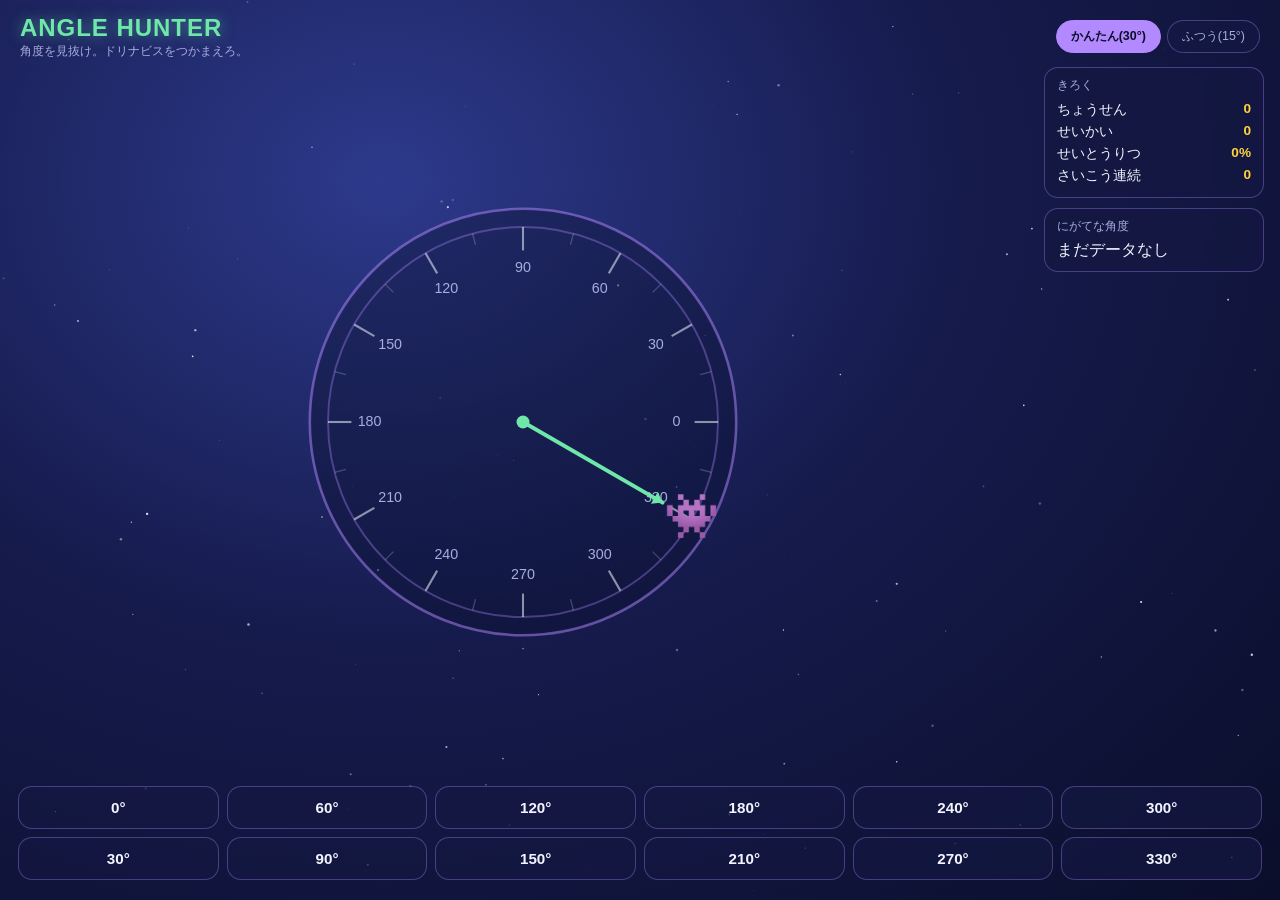
==== angle-hunter.html @ 08b40a2c "Add files via upload" ====
<!DOCTYPE html>
<html lang="ja">
<head>
<meta charset="UTF-8">
<meta name="viewport" content="width=device-width, initial-scale=1.0, maximum-scale=1.0, user-scalable=no">
<title>ANGLE HUNTER - 角度を見抜け</title>
<style>
  :root{
    /* ===== デザイントークン（後で調整しやすいようにここに集約） ===== */
    --space-deep:   #0a0e2a;
    --space-mid:    #161b4d;
    --space-glow:   #2d3a8c;
    --alien-green:  #6ee7a8;
    --alien-purple: #b389ff;
    --warn-coral:   #ff7a6b;
    --gold:         #ffd23f;
    --ink:          #f3f4ff;
    --ink-dim:      #a9adde;
    --panel-bg:     rgba(20, 24, 66, 0.72);
    --panel-border: rgba(179, 137, 255, 0.35);

    --font-main: "Hiragino Maru Gothic ProN", "游ゴシック体", "YuGothic", "Rounded Mplus 1c", sans-serif;

    --radius-lg: 22px;
    --radius-md: 14px;
  }

  * { box-sizing: border-box; -webkit-tap-highlight-color: transparent; }

  html, body {
    margin: 0; padding: 0; height: 100%;
    background: radial-gradient(ellipse at 30% 20%, var(--space-glow) 0%, var(--space-mid) 45%, var(--space-deep) 100%);
    font-family: var(--font-main);
    color: var(--ink);
    overflow: hidden;
    touch-action: manipulation;
  }

  #stars {
    position: fixed; inset: 0; z-index: 0; pointer-events: none;
  }

  #app {
    position: relative; z-index: 1;
    width: 100vw; height: 100vh;
    display: flex; flex-direction: column;
    padding: 10px 16px 16px;
  }

  /* ---------- ヘッダー ---------- */
  header {
    display: flex; align-items: center; justify-content: space-between;
    flex-shrink: 0;
    padding: 4px 4px 8px;
  }
  .title-block h1 {
    margin: 0; font-size: 1.5rem; letter-spacing: 0.04em;
    color: var(--alien-green);
    text-shadow: 0 0 14px rgba(110,231,168,0.5);
  }
  .title-block p {
    margin: 2px 0 0; font-size: 0.72rem; color: var(--ink-dim);
  }

  .level-switch {
    display: flex; gap: 6px;
  }
  .level-btn {
    background: var(--panel-bg);
    border: 1.5px solid var(--panel-border);
    color: var(--ink-dim);
    border-radius: 999px;
    padding: 7px 14px;
    font-size: 0.78rem;
    font-family: inherit;
    cursor: pointer;
  }
  .level-btn.active {
    background: var(--alien-purple);
    color: var(--space-deep);
    border-color: var(--alien-purple);
    font-weight: 700;
  }

  /* ---------- メイン: フィールド + サイド情報 ---------- */
  main {
    flex: 1;
    display: flex;
    gap: 14px;
    min-height: 0;
  }

  .field-wrap {
    position: relative;
    flex: 1.3;
    display: flex; align-items: center; justify-content: center;
    min-width: 0;
  }

  #fieldSvg { width: 100%; height: 100%; max-width: 520px; max-height: 520px; }

  .stat-sidebar {
    flex: 0.7;
    display: flex; flex-direction: column; gap: 10px;
    min-width: 140px; max-width: 220px;
  }

  .panel {
    background: var(--panel-bg);
    border: 1px solid var(--panel-border);
    border-radius: var(--radius-md);
    padding: 10px 12px;
    backdrop-filter: blur(4px);
  }
  .panel h2 {
    margin: 0 0 6px; font-size: 0.72rem; color: var(--ink-dim); font-weight: 500;
  }
  .stat-row { display:flex; justify-content:space-between; font-size:0.85rem; padding:2px 0; }
  .stat-row span:last-child { color: var(--gold); font-weight:700; }

  .weak-angle-tag {
    display:inline-block; background: rgba(255,122,107,0.18);
    color: var(--warn-coral); border-radius: 8px; padding: 2px 8px;
    font-size: 0.78rem; margin: 2px 4px 0 0;
  }

  /* ---------- メッセージ / フィードバック ---------- */
  #message {
    position: absolute; top: 6%; left: 50%; transform: translateX(-50%);
    font-size: 1rem; font-weight: 700; padding: 6px 18px;
    background: var(--panel-bg); border-radius: 999px;
    border: 1px solid var(--panel-border);
    white-space: nowrap;
    transition: opacity 0.2s;
  }
  #message.hit  { color: var(--gold); border-color: var(--gold); }
  #message.miss { color: var(--warn-coral); border-color: var(--warn-coral); }

  /* ---------- 角度選択ボタン ---------- */
  #angleButtons {
    flex-shrink: 0;
    display: grid;
    grid-auto-flow: column;
    grid-template-rows: repeat(2, 1fr);
    gap: 8px;
    padding: 10px 2px 4px;
    overflow-x: auto;
  }
  .angle-btn {
    font-family: inherit;
    background: var(--panel-bg);
    border: 1.5px solid var(--panel-border);
    color: var(--ink);
    border-radius: var(--radius-md);
    min-width: 58px;
    padding: 12px 6px;
    font-size: 0.95rem;
    font-weight: 700;
    cursor: pointer;
    touch-action: manipulation;
  }
  .angle-btn:active { transform: scale(0.94); background: var(--alien-purple); color: var(--space-deep); }
  .angle-btn.correct-reveal { background: var(--gold); color: var(--space-deep); border-color: var(--gold); }
  .angle-btn.wrong-pick { background: var(--warn-coral); color: var(--space-deep); border-color: var(--warn-coral); }

  #nextBtn {
    display:none;
    font-family: inherit;
    background: var(--alien-green);
    color: var(--space-deep);
    border: none;
    border-radius: 999px;
    padding: 12px 22px;
    font-size: 0.95rem;
    font-weight: 700;
    align-self: center;
    margin-top: 6px;
    cursor: pointer;
  }

  /* ---------- SVGフィールド内スタイル ---------- */
  .tick-major { stroke: rgba(243,244,255,0.55); stroke-width: 1.6; }
  .tick-minor { stroke: rgba(243,244,255,0.22); stroke-width: 1; }
  .tick-label { fill: var(--ink-dim); font-size: 11px; font-family: var(--font-main); }
  .field-ring { fill: none; stroke: rgba(179,137,255,0.35); stroke-width: 1.5; }
  .field-ring-outer { fill: rgba(11,15,42,0.35); stroke: rgba(179,137,255,0.5); stroke-width: 2; }
  .center-dot { fill: var(--alien-green); }
  .aim-arrow { stroke: var(--alien-green); stroke-width: 3; stroke-linecap: round; }
  .aim-arrow-head { fill: var(--alien-green); }
  .correct-line { stroke: var(--gold); stroke-width: 2.5; stroke-dasharray: 4 4; opacity: 0; }
  .net-line { stroke: var(--ink); stroke-width: 3; stroke-linecap: round; opacity: 0; }
  .net-line.wrong { stroke: var(--warn-coral); }
  .net-line.right { stroke: var(--gold); }
  .monster-group { transition: transform 0.25s; }
  .monster-group.caught { opacity: 0.15; }

  @media (max-width: 700px) {
    main { flex-direction: column; }
    .stat-sidebar { flex-direction: row; flex-wrap: wrap; max-width: none; }
    .stat-sidebar .panel { flex: 1; min-width: 130px; }
    .field-wrap { flex: none; height: 46vh; }
  }
</style>
</head>
<body>

<canvas id="stars"></canvas>

<div id="app">

  <header>
    <div class="title-block">
      <h1>ANGLE HUNTER</h1>
      <p>角度を見抜け。ドリナビスをつかまえろ。</p>
    </div>
    <div class="level-switch" id="levelSwitch">
      <button class="level-btn active" data-step="30">かんたん(30°)</button>
      <button class="level-btn" data-step="15">ふつう(15°)</button>
    </div>
  </header>

  <main>
    <div class="field-wrap">
      <div id="message" style="display:none;"></div>
      <svg id="fieldSvg" viewBox="0 0 400 400"></svg>
    </div>

    <div class="stat-sidebar">
      <div class="panel">
        <h2>きろく</h2>
        <div class="stat-row"><span>ちょうせん</span><span id="statAttempts">0</span></div>
        <div class="stat-row"><span>せいかい</span><span id="statCorrect">0</span></div>
        <div class="stat-row"><span>せいとうりつ</span><span id="statRate">0%</span></div>
        <div class="stat-row"><span>さいこう連続</span><span id="statStreak">0</span></div>
      </div>
      <div class="panel">
        <h2>にがてな角度</h2>
        <div id="weakAngles" style="min-height:20px;">まだデータなし</div>
      </div>
    </div>
  </main>

  <div id="angleButtons"></div>
  <button id="nextBtn">つぎのモンスター ▶</button>

</div>

<script>
/* =========================================================================
   ANGLE HUNTER - MVP (HUNTモードのみ)
   設計方針: 「分度器で答えを出す」のではなく「まず角度を感じて分度器で確かめる」
   後で拡張しやすいように CONFIG / STATE / 描画関数 / ロジック関数を分離している。
   将来の拡張ポイント:
     - MONSTER_RENDERERS にキーを増やせば見た目を差し替え可能（今はプレースホルダ絵文字）
     - CONFIG.levels に難易度を追加すれば LEVEL 3以降(10°/5°/自由角度)にも対応可能
     - MEASURE / CHALLENGE モードは同じ STATE.center / STATE.radius を使って追加できる
   ========================================================================= */

(function () {
  "use strict";

  /* ---------------- CONFIG ---------------- */
  const CONFIG = {
    center: { x: 200, y: 200 },
    fieldRadius: 150,      // モンスターや目盛りの外側半径
    tickOuter: 150,
    tickInnerMajor: 132,
    tickInnerMinor: 141,
    labelRadius: 118,
    monsterRadius: 150,
    netTravelMs: 380,
    revealDelayMs: 550,
    levels: {
      30: { step: 30, label: "かんたん(30°)" },
      15: { step: 15, label: "ふつう(15°)" }
    },
    storageKey: "angleHunter.stats.v1"
  };

  /* ---------------- STATE ---------------- */
  const STATE = {
    step: 30,
    currentAngle: null,   // 出題中の正解角度
    answered: false,
    stats: loadStats()
  };

  /* ---------------- DOM参照 ---------------- */
  const svg = document.getElementById("fieldSvg");
  const angleButtonsEl = document.getElementById("angleButtons");
  const nextBtn = document.getElementById("nextBtn");
  const messageEl = document.getElementById("message");
  const levelSwitchEl = document.getElementById("levelSwitch");

  /* ============================================================
     初期化
     ============================================================ */
  function init() {
    drawStarfield();
    buildField();
    bindLevelSwitch();
    buildAngleButtons();
    updateStatsPanel();
    spawnMonster();

    nextBtn.addEventListener("click", () => {
      resetForNextQuestion();
      spawnMonster();
    });
  }

  /* ============================================================
     背景の星（装飾。ロジックとは無関係）
     ============================================================ */
  function drawStarfield() {
    const canvas = document.getElementById("stars");
    const ctx = canvas.getContext("2d");
    function resize() {
      canvas.width = window.innerWidth;
      canvas.height = window.innerHeight;
      render();
    }
    function render() {
      ctx.clearRect(0, 0, canvas.width, canvas.height);
      ctx.fillStyle = "rgba(255,255,255,0.9)";
      const count = Math.floor((canvas.width * canvas.height) / 9000);
      // シード的に固定感を出すため毎回ランダムでOK（装飾のみ）
      for (let i = 0; i < count; i++) {
        const x = Math.random() * canvas.width;
        const y = Math.random() * canvas.height;
        const r = Math.random() * 1.3;
        ctx.globalAlpha = Math.random() * 0.8 + 0.2;
        ctx.beginPath();
        ctx.arc(x, y, r, 0, Math.PI * 2);
        ctx.fill();
      }
      ctx.globalAlpha = 1;
    }
    window.addEventListener("resize", resize);
    resize();
  }

  /* ============================================================
     SVGフィールド（円・目盛り・分度器）の構築
     ============================================================ */
  function buildField() {
    const { x: cx, y: cy } = CONFIG.center;
    svg.innerHTML = ""; // クリア

    // 外側の円（フィールド）
    addSvg("circle", {
      cx, cy, r: CONFIG.fieldRadius + 14,
      class: "field-ring-outer"
    });
    addSvg("circle", {
      cx, cy, r: CONFIG.fieldRadius,
      class: "field-ring"
    });

    // 分度器の目盛り（常時表示）: 15°刻みで目盛り、30°刻みで数字ラベル
    for (let deg = 0; deg < 360; deg += 15) {
      const isMajor = deg % 30 === 0;
      const rad = degToRad(deg);
      const outer = polarPoint(cx, cy, CONFIG.tickOuter, rad);
      const inner = polarPoint(cx, cy, isMajor ? CONFIG.tickInnerMajor : CONFIG.tickInnerMinor, rad);
      addSvg("line", {
        x1: outer.x, y1: outer.y, x2: inner.x, y2: inner.y,
        class: isMajor ? "tick-major" : "tick-minor"
      });
      if (isMajor) {
        const labelPos = polarPoint(cx, cy, CONFIG.labelRadius, rad);
        addSvg("text", {
          x: labelPos.x, y: labelPos.y,
          class: "tick-label",
          "text-anchor": "middle",
          "dominant-baseline": "middle"
        }, String(deg));
      }
    }

    // 中心点
    addSvg("circle", { cx, cy, r: 5, class: "center-dot" });

    // 正解角度を後で示す点線（初期は非表示）
    const cLine = addSvg("line", {
      x1: cx, y1: cy, x2: cx, y2: cy,
      class: "correct-line", id: "correctLine"
    });

    // ねらいの矢印（モンスター方向）
    addSvg("line", { x1: cx, y1: cy, x2: cx, y2: cy, class: "aim-arrow", id: "aimArrow" });
    addSvg("polygon", { points: "0,0 0,0 0,0", class: "aim-arrow-head", id: "aimArrowHead" });

    // 網のライン（アニメーション用）
    addSvg("line", { x1: cx, y1: cy, x2: cx, y2: cy, class: "net-line", id: "netLine" });

    // モンスター（プレースホルダ絵文字。将来は edu-assets の画像に差し替え可能）
    const monsterG = addSvg("g", { class: "monster-group", id: "monsterGroup" });
    const monsterText = document.createElementNS(svgNS(), "text");
    monsterText.setAttribute("id", "monsterEmoji");
    monsterText.setAttribute("font-size", "34");
    monsterText.setAttribute("text-anchor", "middle");
    monsterText.setAttribute("dominant-baseline", "middle");
    monsterText.textContent = "👾";
    monsterG.appendChild(monsterText);
  }

  /* ============================================================
     モンスター出現
     ============================================================ */
  function spawnMonster() {
    const steps = 360 / STATE.step;
    const angle = Math.floor(Math.random() * steps) * STATE.step;
    STATE.currentAngle = angle;
    STATE.answered = false;

    const { x: cx, y: cy } = CONFIG.center;
    const rad = degToRad(angle);
    const pos = polarPoint(cx, cy, CONFIG.monsterRadius, rad);

    document.getElementById("monsterGroup").setAttribute("transform", `translate(${pos.x},${pos.y})`);
    document.getElementById("monsterGroup").classList.remove("caught");

    // ねらいの矢印をモンスター方向へ
    const arrowTip = polarPoint(cx, cy, CONFIG.monsterRadius - 26, rad);
    const arrow = document.getElementById("aimArrow");
    arrow.setAttribute("x2", arrowTip.x);
    arrow.setAttribute("y2", arrowTip.y);
    setArrowHead(arrowTip, rad);

    // 前の結果表示をクリア
    hideMessage();
    document.getElementById("correctLine").style.opacity = 0;
    document.getElementById("netLine").style.opacity = 0;
    nextBtn.style.display = "none";
    clearButtonHighlights();
    setButtonsDisabled(false);
  }

  function setArrowHead(tip, rad) {
    const size = 9;
    const left = polarPoint(tip.x, tip.y, size, rad + Math.PI * 0.8);
    const right = polarPoint(tip.x, tip.y, size, rad - Math.PI * 0.8);
    document.getElementById("aimArrowHead").setAttribute(
      "points",
      `${tip.x},${tip.y} ${left.x},${left.y} ${right.x},${right.y}`
    );
  }

  /* ============================================================
     角度選択ボタン
     ============================================================ */
  function buildAngleButtons() {
    angleButtonsEl.innerHTML = "";
    const steps = 360 / STATE.step;
    for (let i = 0; i < steps; i++) {
      const deg = i * STATE.step;
      const btn = document.createElement("button");
      btn.className = "angle-btn";
      btn.textContent = deg + "°";
      btn.dataset.angle = deg;
      btn.addEventListener("click", () => onAngleSelected(deg, btn));
      angleButtonsEl.appendChild(btn);
    }
  }

  function clearButtonHighlights() {
    document.querySelectorAll(".angle-btn").forEach(b => {
      b.classList.remove("correct-reveal", "wrong-pick");
    });
  }

  function setButtonsDisabled(disabled) {
    document.querySelectorAll(".angle-btn").forEach(b => { b.disabled = disabled; });
  }

  /* ============================================================
     回答処理: 選んだ角度の方向へ実際に網を飛ばし、
     はずれの場合は「何もない場所」に着地させてズレに気づかせる
     ============================================================ */
  function onAngleSelected(chosenAngle, btnEl) {
    if (STATE.answered) return;
    STATE.answered = true;
    setButtonsDisabled(true);

    const correct = chosenAngle === STATE.currentAngle;
    const { x: cx, y: cy } = CONFIG.center;
    const rad = degToRad(chosenAngle);
    const netEndOuter = polarPoint(cx, cy, CONFIG.monsterRadius - 10, rad);

    const netLine = document.getElementById("netLine");
    netLine.classList.toggle("wrong", !correct);
    netLine.classList.toggle("right", correct);
    netLine.setAttribute("x1", cx);
    netLine.setAttribute("y1", cy);
    netLine.setAttribute("x2", cx);
    netLine.setAttribute("y2", cy);
    netLine.style.opacity = 1;

    // 網を選んだ角度の方向へ伸ばすアニメーション
    animateLine(netLine, cx, cy, netEndOuter.x, netEndOuter.y, CONFIG.netTravelMs, () => {
      if (correct) {
        onHit(btnEl);
      } else {
        onMiss(chosenAngle, btnEl);
      }
    });
  }

  function onHit(btnEl) {
    btnEl.classList.add("correct-reveal");
    document.getElementById("monsterGroup").classList.add("caught");
    showMessage("GET！ 大せいかい！", "hit");
    recordResult(true, STATE.currentAngle, 0);
    finishQuestion();
  }

  function onMiss(chosenAngle, btnEl) {
    btnEl.classList.add("wrong-pick");
    const diff = angleDiff(chosenAngle, STATE.currentAngle);

    // 少し間（ま）を置いてから正解を明かす -> 「あっこっちか」に気づく時間
    setTimeout(() => {
      revealCorrectAngle();
      showMessage(`はずれ… 正解は${STATE.currentAngle}°／${diff}°ずれてたよ`, "miss");
      recordResult(false, STATE.currentAngle, diff);
      finishQuestion();
    }, CONFIG.revealDelayMs);
  }

  function revealCorrectAngle() {
    const { x: cx, y: cy } = CONFIG.center;
    const rad = degToRad(STATE.currentAngle);
    const end = polarPoint(cx, cy, CONFIG.monsterRadius - 10, rad);
    const line = document.getElementById("correctLine");
    line.setAttribute("x1", cx);
    line.setAttribute("y1", cy);
    line.setAttribute("x2", end.x);
    line.setAttribute("y2", end.y);
    line.style.opacity = 1;

    // 正解ボタンもハイライト
    const correctBtn = document.querySelector(`.angle-btn[data-angle="${STATE.currentAngle}"]`);
    if (correctBtn) correctBtn.classList.add("correct-reveal");
  }

  function finishQuestion() {
    nextBtn.style.display = "inline-block";
  }

  /* ============================================================
     ライン伸縮アニメーション（依存ライブラリなし）
     ============================================================ */
  function animateLine(el, x1, y1, x2, y2, duration, onDone) {
    const start = performance.now();
    function step(now) {
      const t = Math.min(1, (now - start) / duration);
      const ease = 1 - Math.pow(1 - t, 3); // ease-out
      el.setAttribute("x2", x1 + (x2 - x1) * ease);
      el.setAttribute("y2", y1 + (y2 - y1) * ease);
      if (t < 1) {
        requestAnimationFrame(step);
      } else if (onDone) {
        onDone();
      }
    }
    requestAnimationFrame(step);
  }

  /* ============================================================
     レベル切り替え
     ============================================================ */
  function bindLevelSwitch() {
    levelSwitchEl.querySelectorAll(".level-btn").forEach(btn => {
      btn.addEventListener("click", () => {
        levelSwitchEl.querySelectorAll(".level-btn").forEach(b => b.classList.remove("active"));
        btn.classList.add("active");
        STATE.step = Number(btn.dataset.step);
        buildAngleButtons();
        resetForNextQuestion();
        spawnMonster();
      });
    });
  }

  function resetForNextQuestion() {
    hideMessage();
  }

  /* ============================================================
     メッセージ表示
     ============================================================ */
  function showMessage(text, type) {
    messageEl.textContent = text;
    messageEl.className = type;
    messageEl.style.display = "block";
  }
  function hideMessage() {
    messageEl.style.display = "none";
  }

  /* ============================================================
     記録・統計（localStorageのみ。サーバー/API/アカウント無し）
     ============================================================ */
  function loadStats() {
    try {
      const raw = localStorage.getItem(CONFIG.storageKey);
      if (raw) return JSON.parse(raw);
    } catch (e) { /* 読み込み失敗時は初期値にフォールバック */ }
    return {
      attempts: 0,
      correct: 0,
      streakCurrent: 0,
      streakMax: 0,
      angleStats: {} // { "60": { attempts: n, correct: n } }
    };
  }

  function saveStats() {
    try {
      localStorage.setItem(CONFIG.storageKey, JSON.stringify(STATE.stats));
    } catch (e) { /* 保存失敗は致命的ではないため無視 */ }
  }

  function recordResult(isCorrect, angle, diff) {
    const s = STATE.stats;
    s.attempts += 1;
    if (isCorrect) {
      s.correct += 1;
      s.streakCurrent += 1;
      s.streakMax = Math.max(s.streakMax, s.streakCurrent);
    } else {
      s.streakCurrent = 0;
    }
    const key = String(angle);
    if (!s.angleStats[key]) s.angleStats[key] = { attempts: 0, correct: 0 };
    s.angleStats[key].attempts += 1;
    if (isCorrect) s.angleStats[key].correct += 1;

    saveStats();
    updateStatsPanel();
  }

  function updateStatsPanel() {
    const s = STATE.stats;
    document.getElementById("statAttempts").textContent = s.attempts;
    document.getElementById("statCorrect").textContent = s.correct;
    document.getElementById("statRate").textContent =
      s.attempts > 0 ? Math.round((s.correct / s.attempts) * 100) + "%" : "0%";
    document.getElementById("statStreak").textContent = s.streakMax;

    renderWeakAngles();
  }

  function renderWeakAngles() {
    const s = STATE.stats;
    const entries = Object.entries(s.angleStats)
      .map(([angle, v]) => ({
        angle,
        attempts: v.attempts,
        rate: v.attempts ? v.correct / v.attempts : 1
      }))
      .filter(e => e.attempts >= 2 && e.rate < 0.6)
      .sort((a, b) => a.rate - b.rate)
      .slice(0, 4);

    const el = document.getElementById("weakAngles");
    if (entries.length === 0) {
      el.textContent = "まだデータなし";
      return;
    }
    el.innerHTML = entries
      .map(e => `<span class="weak-angle-tag">${e.angle}°</span>`)
      .join("");
  }

  /* ============================================================
     幾何ユーティリティ
     ============================================================ */
  function degToRad(deg) {
    // 画面上は「右(3時の位置)=0°」「反時計回り」を採用（実物の分度器の使い方に合わせる）
    return -deg * (Math.PI / 180);
  }
  function polarPoint(cx, cy, r, rad) {
    return { x: cx + r * Math.cos(rad), y: cy + r * Math.sin(rad) };
  }
  function angleDiff(a, b) {
    const d = Math.abs(a - b) % 360;
    return Math.min(d, 360 - d);
  }
  function svgNS() { return "http://www.w3.org/2000/svg"; }
  function addSvg(tag, attrs, text) {
    const el = document.createElementNS(svgNS(), tag);
    Object.entries(attrs).forEach(([k, v]) => el.setAttribute(k, v));
    if (text !== undefined) el.textContent = text;
    svg.appendChild(el);
    return el;
  }

  /* ---------------- 起動 ---------------- */
  init();
})();
</script>

</body>
</html>
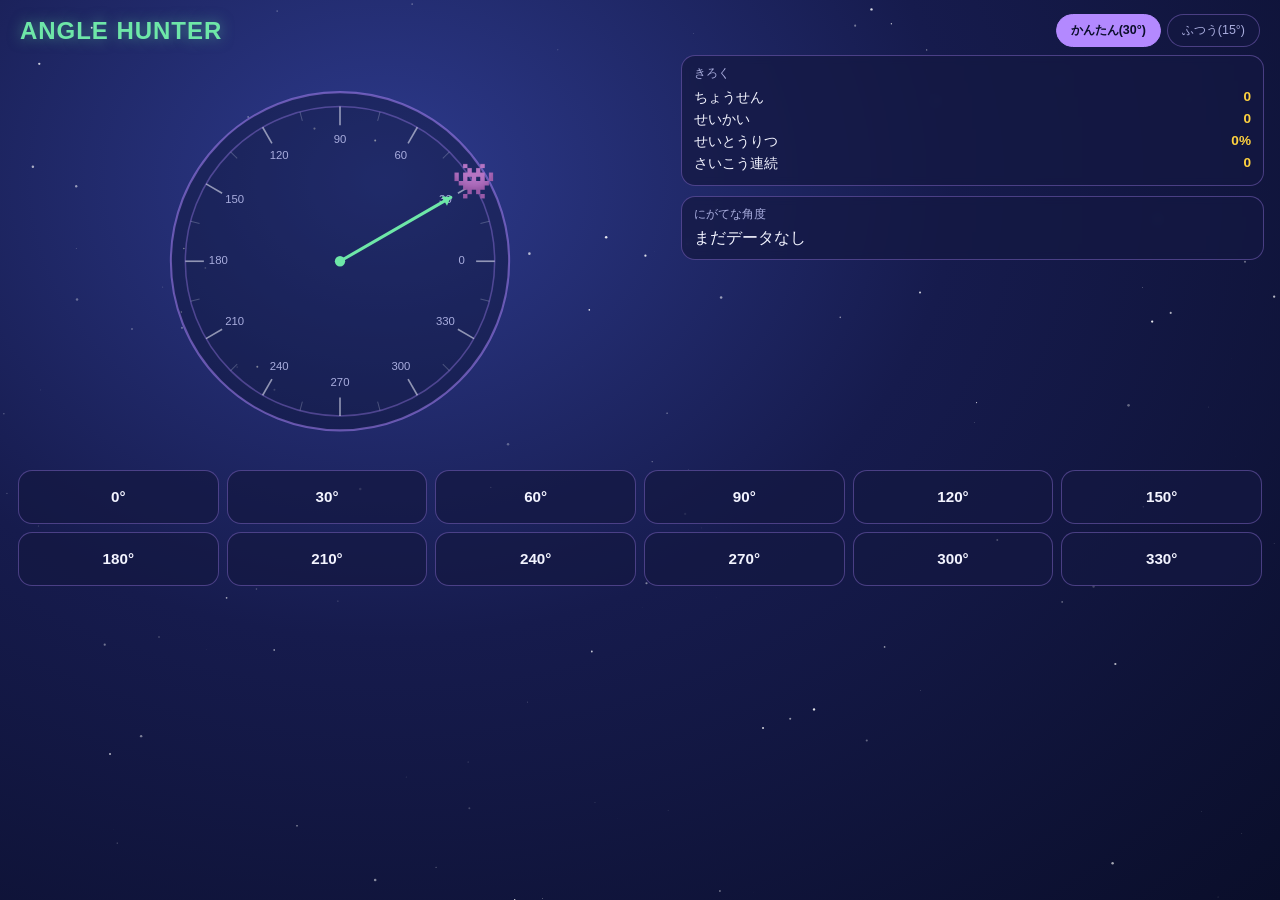
==== commit e7b5d4ba: "Improve tablet answer layout" ====
--- a/angle-hunter.html
+++ b/angle-hunter.html
@@ -59,7 +59,7 @@
     text-shadow: 0 0 14px rgba(110,231,168,0.5);
   }
   .title-block p {
-    margin: 2px 0 0; font-size: 0.72rem; color: var(--ink-dim);
+    display: none;
   }
 
   .level-switch {
@@ -85,24 +85,25 @@
   /* ---------- メイン: フィールド + サイド情報 ---------- */
   main {
     flex: 1;
-    display: flex;
-    gap: 14px;
+    display: grid;
+    grid-template-columns: minmax(0, 1fr) minmax(360px, 0.9fr);
+    gap: 18px;
     min-height: 0;
   }
 
   .field-wrap {
     position: relative;
-    flex: 1.3;
     display: flex; align-items: center; justify-content: center;
     min-width: 0;
+    min-height: 0;
   }
 
   #fieldSvg { width: 100%; height: 100%; max-width: 520px; max-height: 520px; }
 
   .stat-sidebar {
-    flex: 0.7;
     display: flex; flex-direction: column; gap: 10px;
-    min-width: 140px; max-width: 220px;
+    min-width: 0; max-width: none;
+    min-height: 0;
   }
 
   .panel {
@@ -138,13 +139,16 @@
 
   /* ---------- 角度選択ボタン ---------- */
   #angleButtons {
-    flex-shrink: 0;
+    flex: 1;
+    min-height: 0;
     display: grid;
-    grid-auto-flow: column;
-    grid-template-rows: repeat(2, 1fr);
+    grid-template-columns: repeat(6, minmax(48px, 1fr));
+    grid-auto-flow: row;
+    align-content: start;
     gap: 8px;
-    padding: 10px 2px 4px;
-    overflow-x: auto;
+    padding: 2px;
+    overflow-y: auto;
+    overflow-x: hidden;
   }
   .angle-btn {
     font-family: inherit;
@@ -152,8 +156,9 @@
     border: 1.5px solid var(--panel-border);
     color: var(--ink);
     border-radius: var(--radius-md);
-    min-width: 58px;
-    padding: 12px 6px;
+    min-width: 0;
+    min-height: 54px;
+    padding: 10px 4px;
     font-size: 0.95rem;
     font-weight: 700;
     cursor: pointer;
@@ -195,10 +200,21 @@
   .monster-group.caught { opacity: 0.15; }
 
   @media (max-width: 700px) {
-    main { flex-direction: column; }
+    main { display: flex; flex-direction: column; }
     .stat-sidebar { flex-direction: row; flex-wrap: wrap; max-width: none; }
     .stat-sidebar .panel { flex: 1; min-width: 130px; }
     .field-wrap { flex: none; height: 46vh; }
+    #angleButtons {
+      flex-shrink: 0;
+      display: grid;
+      grid-auto-flow: column;
+      grid-template-rows: repeat(2, 1fr);
+      grid-template-columns: none;
+      gap: 8px;
+      padding: 10px 2px 4px;
+      overflow-x: auto;
+      overflow-y: hidden;
+    }
   }
 </style>
 </head>
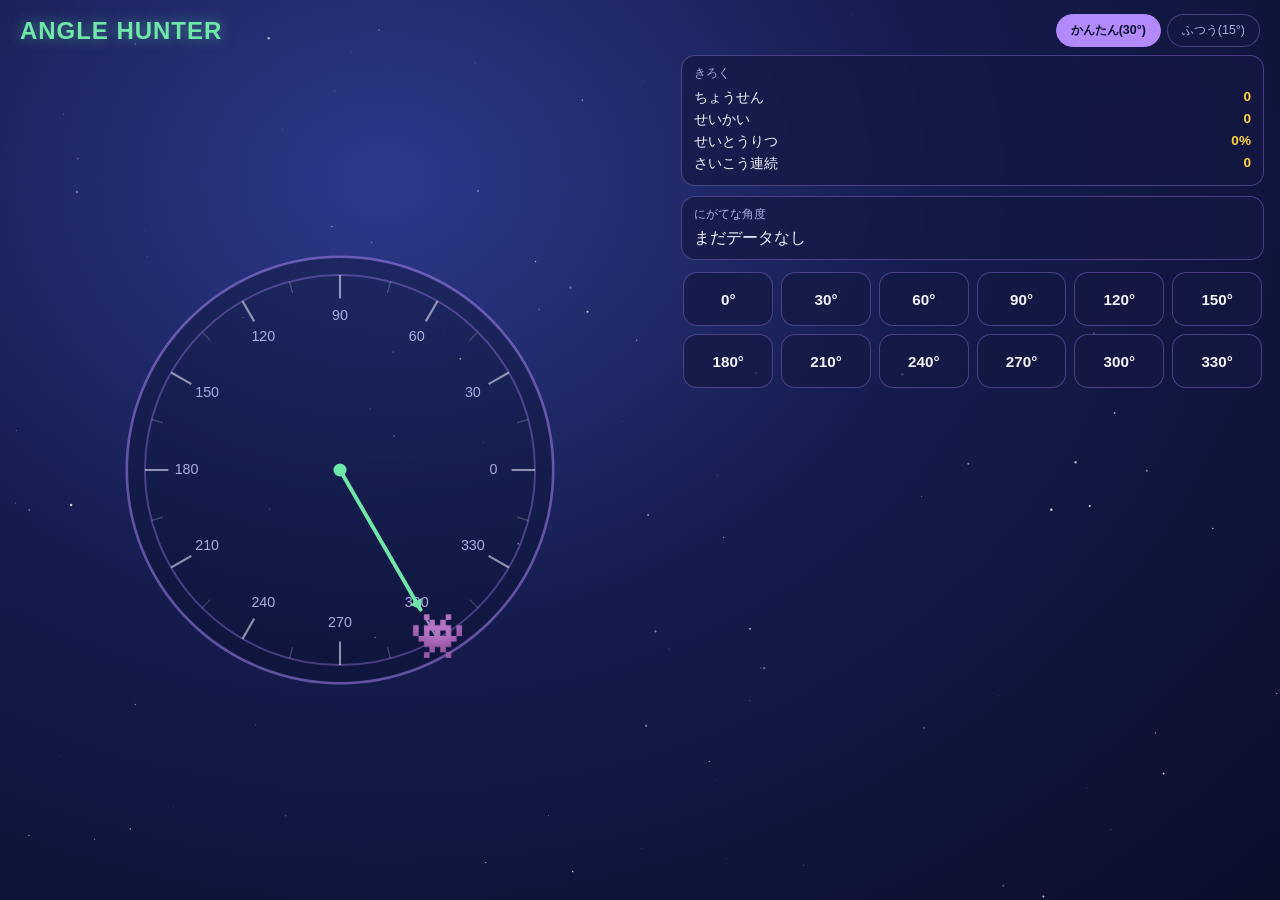
==== commit 3261e0c7: "Fix fixed landscape tablet layout" ====
--- a/angle-hunter.html
+++ b/angle-hunter.html
@@ -199,23 +199,6 @@
   .monster-group { transition: transform 0.25s; }
   .monster-group.caught { opacity: 0.15; }
 
-  @media (max-width: 700px) {
-    main { display: flex; flex-direction: column; }
-    .stat-sidebar { flex-direction: row; flex-wrap: wrap; max-width: none; }
-    .stat-sidebar .panel { flex: 1; min-width: 130px; }
-    .field-wrap { flex: none; height: 46vh; }
-    #angleButtons {
-      flex-shrink: 0;
-      display: grid;
-      grid-auto-flow: column;
-      grid-template-rows: repeat(2, 1fr);
-      grid-template-columns: none;
-      gap: 8px;
-      padding: 10px 2px 4px;
-      overflow-x: auto;
-      overflow-y: hidden;
-    }
-  }
 </style>
 </head>
 <body>
@@ -316,6 +299,9 @@
     buildField();
     bindLevelSwitch();
     buildAngleButtons();
+    const sidebar = document.querySelector('.stat-sidebar');
+    sidebar.appendChild(angleButtonsEl);
+    sidebar.appendChild(nextBtn);
     updateStatsPanel();
     spawnMonster();
 
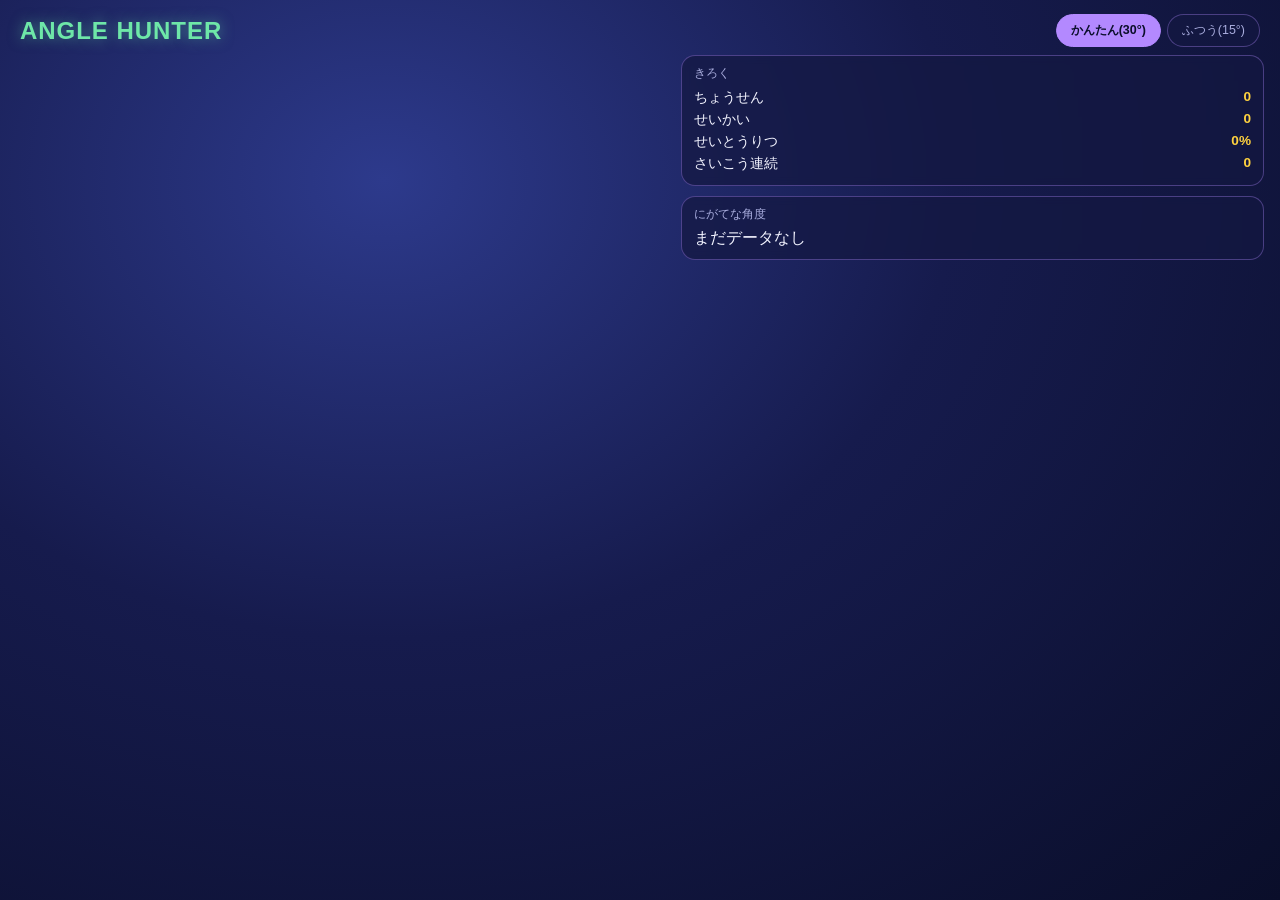
==== commit 6a0bdec6: "Split ANGLE HUNTER UI into HTML CSS and JS" ====
--- a/angle-hunter.html
+++ b/angle-hunter.html
@@ -2,707 +2,11 @@
 <html lang="ja">
 <head>
 <meta charset="UTF-8">
-<meta name="viewport" content="width=device-width, initial-scale=1.0, maximum-scale=1.0, user-scalable=no">
-<title>ANGLE HUNTER - 角度を見抜け</title>
-<style>
-  :root{
-    /* ===== デザイントークン（後で調整しやすいようにここに集約） ===== */
-    --space-deep:   #0a0e2a;
-    --space-mid:    #161b4d;
-    --space-glow:   #2d3a8c;
-    --alien-green:  #6ee7a8;
-    --alien-purple: #b389ff;
-    --warn-coral:   #ff7a6b;
-    --gold:         #ffd23f;
-    --ink:          #f3f4ff;
-    --ink-dim:      #a9adde;
-    --panel-bg:     rgba(20, 24, 66, 0.72);
-    --panel-border: rgba(179, 137, 255, 0.35);
-
-    --font-main: "Hiragino Maru Gothic ProN", "游ゴシック体", "YuGothic", "Rounded Mplus 1c", sans-serif;
-
-    --radius-lg: 22px;
-    --radius-md: 14px;
-  }
-
-  * { box-sizing: border-box; -webkit-tap-highlight-color: transparent; }
-
-  html, body {
-    margin: 0; padding: 0; height: 100%;
-    background: radial-gradient(ellipse at 30% 20%, var(--space-glow) 0%, var(--space-mid) 45%, var(--space-deep) 100%);
-    font-family: var(--font-main);
-    color: var(--ink);
-    overflow: hidden;
-    touch-action: manipulation;
-  }
-
-  #stars {
-    position: fixed; inset: 0; z-index: 0; pointer-events: none;
-  }
-
-  #app {
-    position: relative; z-index: 1;
-    width: 100vw; height: 100vh;
-    display: flex; flex-direction: column;
-    padding: 10px 16px 16px;
-  }
-
-  /* ---------- ヘッダー ---------- */
-  header {
-    display: flex; align-items: center; justify-content: space-between;
-    flex-shrink: 0;
-    padding: 4px 4px 8px;
-  }
-  .title-block h1 {
-    margin: 0; font-size: 1.5rem; letter-spacing: 0.04em;
-    color: var(--alien-green);
-    text-shadow: 0 0 14px rgba(110,231,168,0.5);
-  }
-  .title-block p {
-    display: none;
-  }
-
-  .level-switch {
-    display: flex; gap: 6px;
-  }
-  .level-btn {
-    background: var(--panel-bg);
-    border: 1.5px solid var(--panel-border);
-    color: var(--ink-dim);
-    border-radius: 999px;
-    padding: 7px 14px;
-    font-size: 0.78rem;
-    font-family: inherit;
-    cursor: pointer;
-  }
-  .level-btn.active {
-    background: var(--alien-purple);
-    color: var(--space-deep);
-    border-color: var(--alien-purple);
-    font-weight: 700;
-  }
-
-  /* ---------- メイン: フィールド + サイド情報 ---------- */
-  main {
-    flex: 1;
-    display: grid;
-    grid-template-columns: minmax(0, 1fr) minmax(360px, 0.9fr);
-    gap: 18px;
-    min-height: 0;
-  }
-
-  .field-wrap {
-    position: relative;
-    display: flex; align-items: center; justify-content: center;
-    min-width: 0;
-    min-height: 0;
-  }
-
-  #fieldSvg { width: 100%; height: 100%; max-width: 520px; max-height: 520px; }
-
-  .stat-sidebar {
-    display: flex; flex-direction: column; gap: 10px;
-    min-width: 0; max-width: none;
-    min-height: 0;
-  }
-
-  .panel {
-    background: var(--panel-bg);
-    border: 1px solid var(--panel-border);
-    border-radius: var(--radius-md);
-    padding: 10px 12px;
-    backdrop-filter: blur(4px);
-  }
-  .panel h2 {
-    margin: 0 0 6px; font-size: 0.72rem; color: var(--ink-dim); font-weight: 500;
-  }
-  .stat-row { display:flex; justify-content:space-between; font-size:0.85rem; padding:2px 0; }
-  .stat-row span:last-child { color: var(--gold); font-weight:700; }
-
-  .weak-angle-tag {
-    display:inline-block; background: rgba(255,122,107,0.18);
-    color: var(--warn-coral); border-radius: 8px; padding: 2px 8px;
-    font-size: 0.78rem; margin: 2px 4px 0 0;
-  }
-
-  /* ---------- メッセージ / フィードバック ---------- */
-  #message {
-    position: absolute; top: 6%; left: 50%; transform: translateX(-50%);
-    font-size: 1rem; font-weight: 700; padding: 6px 18px;
-    background: var(--panel-bg); border-radius: 999px;
-    border: 1px solid var(--panel-border);
-    white-space: nowrap;
-    transition: opacity 0.2s;
-  }
-  #message.hit  { color: var(--gold); border-color: var(--gold); }
-  #message.miss { color: var(--warn-coral); border-color: var(--warn-coral); }
-
-  /* ---------- 角度選択ボタン ---------- */
-  #angleButtons {
-    flex: 1;
-    min-height: 0;
-    display: grid;
-    grid-template-columns: repeat(6, minmax(48px, 1fr));
-    grid-auto-flow: row;
-    align-content: start;
-    gap: 8px;
-    padding: 2px;
-    overflow-y: auto;
-    overflow-x: hidden;
-  }
-  .angle-btn {
-    font-family: inherit;
-    background: var(--panel-bg);
-    border: 1.5px solid var(--panel-border);
-    color: var(--ink);
-    border-radius: var(--radius-md);
-    min-width: 0;
-    min-height: 54px;
-    padding: 10px 4px;
-    font-size: 0.95rem;
-    font-weight: 700;
-    cursor: pointer;
-    touch-action: manipulation;
-  }
-  .angle-btn:active { transform: scale(0.94); background: var(--alien-purple); color: var(--space-deep); }
-  .angle-btn.correct-reveal { background: var(--gold); color: var(--space-deep); border-color: var(--gold); }
-  .angle-btn.wrong-pick { background: var(--warn-coral); color: var(--space-deep); border-color: var(--warn-coral); }
-
-  #nextBtn {
-    display:none;
-    font-family: inherit;
-    background: var(--alien-green);
-    color: var(--space-deep);
-    border: none;
-    border-radius: 999px;
-    padding: 12px 22px;
-    font-size: 0.95rem;
-    font-weight: 700;
-    align-self: center;
-    margin-top: 6px;
-    cursor: pointer;
-  }
-
-  /* ---------- SVGフィールド内スタイル ---------- */
-  .tick-major { stroke: rgba(243,244,255,0.55); stroke-width: 1.6; }
-  .tick-minor { stroke: rgba(243,244,255,0.22); stroke-width: 1; }
-  .tick-label { fill: var(--ink-dim); font-size: 11px; font-family: var(--font-main); }
-  .field-ring { fill: none; stroke: rgba(179,137,255,0.35); stroke-width: 1.5; }
-  .field-ring-outer { fill: rgba(11,15,42,0.35); stroke: rgba(179,137,255,0.5); stroke-width: 2; }
-  .center-dot { fill: var(--alien-green); }
-  .aim-arrow { stroke: var(--alien-green); stroke-width: 3; stroke-linecap: round; }
-  .aim-arrow-head { fill: var(--alien-green); }
-  .correct-line { stroke: var(--gold); stroke-width: 2.5; stroke-dasharray: 4 4; opacity: 0; }
-  .net-line { stroke: var(--ink); stroke-width: 3; stroke-linecap: round; opacity: 0; }
-  .net-line.wrong { stroke: var(--warn-coral); }
-  .net-line.right { stroke: var(--gold); }
-  .monster-group { transition: transform 0.25s; }
-  .monster-group.caught { opacity: 0.15; }
-
-</style>
+<meta http-equiv="refresh" content="0; url=./index.html">
+<link rel="canonical" href="./index.html">
+<title>ANGLE HUNTER</title>
 </head>
 <body>
-
-<canvas id="stars"></canvas>
-
-<div id="app">
-
-  <header>
-    <div class="title-block">
-      <h1>ANGLE HUNTER</h1>
-      <p>角度を見抜け。ドリナビスをつかまえろ。</p>
-    </div>
-    <div class="level-switch" id="levelSwitch">
-      <button class="level-btn active" data-step="30">かんたん(30°)</button>
-      <button class="level-btn" data-step="15">ふつう(15°)</button>
-    </div>
-  </header>
-
-  <main>
-    <div class="field-wrap">
-      <div id="message" style="display:none;"></div>
-      <svg id="fieldSvg" viewBox="0 0 400 400"></svg>
-    </div>
-
-    <div class="stat-sidebar">
-      <div class="panel">
-        <h2>きろく</h2>
-        <div class="stat-row"><span>ちょうせん</span><span id="statAttempts">0</span></div>
-        <div class="stat-row"><span>せいかい</span><span id="statCorrect">0</span></div>
-        <div class="stat-row"><span>せいとうりつ</span><span id="statRate">0%</span></div>
-        <div class="stat-row"><span>さいこう連続</span><span id="statStreak">0</span></div>
-      </div>
-      <div class="panel">
-        <h2>にがてな角度</h2>
-        <div id="weakAngles" style="min-height:20px;">まだデータなし</div>
-      </div>
-    </div>
-  </main>
-
-  <div id="angleButtons"></div>
-  <button id="nextBtn">つぎのモンスター ▶</button>
-
-</div>
-
-<script>
-/* =========================================================================
-   ANGLE HUNTER - MVP (HUNTモードのみ)
-   設計方針: 「分度器で答えを出す」のではなく「まず角度を感じて分度器で確かめる」
-   後で拡張しやすいように CONFIG / STATE / 描画関数 / ロジック関数を分離している。
-   将来の拡張ポイント:
-     - MONSTER_RENDERERS にキーを増やせば見た目を差し替え可能（今はプレースホルダ絵文字）
-     - CONFIG.levels に難易度を追加すれば LEVEL 3以降(10°/5°/自由角度)にも対応可能
-     - MEASURE / CHALLENGE モードは同じ STATE.center / STATE.radius を使って追加できる
-   ========================================================================= */
-
-(function () {
-  "use strict";
-
-  /* ---------------- CONFIG ---------------- */
-  const CONFIG = {
-    center: { x: 200, y: 200 },
-    fieldRadius: 150,      // モンスターや目盛りの外側半径
-    tickOuter: 150,
-    tickInnerMajor: 132,
-    tickInnerMinor: 141,
-    labelRadius: 118,
-    monsterRadius: 150,
-    netTravelMs: 380,
-    revealDelayMs: 550,
-    levels: {
-      30: { step: 30, label: "かんたん(30°)" },
-      15: { step: 15, label: "ふつう(15°)" }
-    },
-    storageKey: "angleHunter.stats.v1"
-  };
-
-  /* ---------------- STATE ---------------- */
-  const STATE = {
-    step: 30,
-    currentAngle: null,   // 出題中の正解角度
-    answered: false,
-    stats: loadStats()
-  };
-
-  /* ---------------- DOM参照 ---------------- */
-  const svg = document.getElementById("fieldSvg");
-  const angleButtonsEl = document.getElementById("angleButtons");
-  const nextBtn = document.getElementById("nextBtn");
-  const messageEl = document.getElementById("message");
-  const levelSwitchEl = document.getElementById("levelSwitch");
-
-  /* ============================================================
-     初期化
-     ============================================================ */
-  function init() {
-    drawStarfield();
-    buildField();
-    bindLevelSwitch();
-    buildAngleButtons();
-    const sidebar = document.querySelector('.stat-sidebar');
-    sidebar.appendChild(angleButtonsEl);
-    sidebar.appendChild(nextBtn);
-    updateStatsPanel();
-    spawnMonster();
-
-    nextBtn.addEventListener("click", () => {
-      resetForNextQuestion();
-      spawnMonster();
-    });
-  }
-
-  /* ============================================================
-     背景の星（装飾。ロジックとは無関係）
-     ============================================================ */
-  function drawStarfield() {
-    const canvas = document.getElementById("stars");
-    const ctx = canvas.getContext("2d");
-    function resize() {
-      canvas.width = window.innerWidth;
-      canvas.height = window.innerHeight;
-      render();
-    }
-    function render() {
-      ctx.clearRect(0, 0, canvas.width, canvas.height);
-      ctx.fillStyle = "rgba(255,255,255,0.9)";
-      const count = Math.floor((canvas.width * canvas.height) / 9000);
-      // シード的に固定感を出すため毎回ランダムでOK（装飾のみ）
-      for (let i = 0; i < count; i++) {
-        const x = Math.random() * canvas.width;
-        const y = Math.random() * canvas.height;
-        const r = Math.random() * 1.3;
-        ctx.globalAlpha = Math.random() * 0.8 + 0.2;
-        ctx.beginPath();
-        ctx.arc(x, y, r, 0, Math.PI * 2);
-        ctx.fill();
-      }
-      ctx.globalAlpha = 1;
-    }
-    window.addEventListener("resize", resize);
-    resize();
-  }
-
-  /* ============================================================
-     SVGフィールド（円・目盛り・分度器）の構築
-     ============================================================ */
-  function buildField() {
-    const { x: cx, y: cy } = CONFIG.center;
-    svg.innerHTML = ""; // クリア
-
-    // 外側の円（フィールド）
-    addSvg("circle", {
-      cx, cy, r: CONFIG.fieldRadius + 14,
-      class: "field-ring-outer"
-    });
-    addSvg("circle", {
-      cx, cy, r: CONFIG.fieldRadius,
-      class: "field-ring"
-    });
-
-    // 分度器の目盛り（常時表示）: 15°刻みで目盛り、30°刻みで数字ラベル
-    for (let deg = 0; deg < 360; deg += 15) {
-      const isMajor = deg % 30 === 0;
-      const rad = degToRad(deg);
-      const outer = polarPoint(cx, cy, CONFIG.tickOuter, rad);
-      const inner = polarPoint(cx, cy, isMajor ? CONFIG.tickInnerMajor : CONFIG.tickInnerMinor, rad);
-      addSvg("line", {
-        x1: outer.x, y1: outer.y, x2: inner.x, y2: inner.y,
-        class: isMajor ? "tick-major" : "tick-minor"
-      });
-      if (isMajor) {
-        const labelPos = polarPoint(cx, cy, CONFIG.labelRadius, rad);
-        addSvg("text", {
-          x: labelPos.x, y: labelPos.y,
-          class: "tick-label",
-          "text-anchor": "middle",
-          "dominant-baseline": "middle"
-        }, String(deg));
-      }
-    }
-
-    // 中心点
-    addSvg("circle", { cx, cy, r: 5, class: "center-dot" });
-
-    // 正解角度を後で示す点線（初期は非表示）
-    const cLine = addSvg("line", {
-      x1: cx, y1: cy, x2: cx, y2: cy,
-      class: "correct-line", id: "correctLine"
-    });
-
-    // ねらいの矢印（モンスター方向）
-    addSvg("line", { x1: cx, y1: cy, x2: cx, y2: cy, class: "aim-arrow", id: "aimArrow" });
-    addSvg("polygon", { points: "0,0 0,0 0,0", class: "aim-arrow-head", id: "aimArrowHead" });
-
-    // 網のライン（アニメーション用）
-    addSvg("line", { x1: cx, y1: cy, x2: cx, y2: cy, class: "net-line", id: "netLine" });
-
-    // モンスター（プレースホルダ絵文字。将来は edu-assets の画像に差し替え可能）
-    const monsterG = addSvg("g", { class: "monster-group", id: "monsterGroup" });
-    const monsterText = document.createElementNS(svgNS(), "text");
-    monsterText.setAttribute("id", "monsterEmoji");
-    monsterText.setAttribute("font-size", "34");
-    monsterText.setAttribute("text-anchor", "middle");
-    monsterText.setAttribute("dominant-baseline", "middle");
-    monsterText.textContent = "👾";
-    monsterG.appendChild(monsterText);
-  }
-
-  /* ============================================================
-     モンスター出現
-     ============================================================ */
-  function spawnMonster() {
-    const steps = 360 / STATE.step;
-    const angle = Math.floor(Math.random() * steps) * STATE.step;
-    STATE.currentAngle = angle;
-    STATE.answered = false;
-
-    const { x: cx, y: cy } = CONFIG.center;
-    const rad = degToRad(angle);
-    const pos = polarPoint(cx, cy, CONFIG.monsterRadius, rad);
-
-    document.getElementById("monsterGroup").setAttribute("transform", `translate(${pos.x},${pos.y})`);
-    document.getElementById("monsterGroup").classList.remove("caught");
-
-    // ねらいの矢印をモンスター方向へ
-    const arrowTip = polarPoint(cx, cy, CONFIG.monsterRadius - 26, rad);
-    const arrow = document.getElementById("aimArrow");
-    arrow.setAttribute("x2", arrowTip.x);
-    arrow.setAttribute("y2", arrowTip.y);
-    setArrowHead(arrowTip, rad);
-
-    // 前の結果表示をクリア
-    hideMessage();
-    document.getElementById("correctLine").style.opacity = 0;
-    document.getElementById("netLine").style.opacity = 0;
-    nextBtn.style.display = "none";
-    clearButtonHighlights();
-    setButtonsDisabled(false);
-  }
-
-  function setArrowHead(tip, rad) {
-    const size = 9;
-    const left = polarPoint(tip.x, tip.y, size, rad + Math.PI * 0.8);
-    const right = polarPoint(tip.x, tip.y, size, rad - Math.PI * 0.8);
-    document.getElementById("aimArrowHead").setAttribute(
-      "points",
-      `${tip.x},${tip.y} ${left.x},${left.y} ${right.x},${right.y}`
-    );
-  }
-
-  /* ============================================================
-     角度選択ボタン
-     ============================================================ */
-  function buildAngleButtons() {
-    angleButtonsEl.innerHTML = "";
-    const steps = 360 / STATE.step;
-    for (let i = 0; i < steps; i++) {
-      const deg = i * STATE.step;
-      const btn = document.createElement("button");
-      btn.className = "angle-btn";
-      btn.textContent = deg + "°";
-      btn.dataset.angle = deg;
-      btn.addEventListener("click", () => onAngleSelected(deg, btn));
-      angleButtonsEl.appendChild(btn);
-    }
-  }
-
-  function clearButtonHighlights() {
-    document.querySelectorAll(".angle-btn").forEach(b => {
-      b.classList.remove("correct-reveal", "wrong-pick");
-    });
-  }
-
-  function setButtonsDisabled(disabled) {
-    document.querySelectorAll(".angle-btn").forEach(b => { b.disabled = disabled; });
-  }
-
-  /* ============================================================
-     回答処理: 選んだ角度の方向へ実際に網を飛ばし、
-     はずれの場合は「何もない場所」に着地させてズレに気づかせる
-     ============================================================ */
-  function onAngleSelected(chosenAngle, btnEl) {
-    if (STATE.answered) return;
-    STATE.answered = true;
-    setButtonsDisabled(true);
-
-    const correct = chosenAngle === STATE.currentAngle;
-    const { x: cx, y: cy } = CONFIG.center;
-    const rad = degToRad(chosenAngle);
-    const netEndOuter = polarPoint(cx, cy, CONFIG.monsterRadius - 10, rad);
-
-    const netLine = document.getElementById("netLine");
-    netLine.classList.toggle("wrong", !correct);
-    netLine.classList.toggle("right", correct);
-    netLine.setAttribute("x1", cx);
-    netLine.setAttribute("y1", cy);
-    netLine.setAttribute("x2", cx);
-    netLine.setAttribute("y2", cy);
-    netLine.style.opacity = 1;
-
-    // 網を選んだ角度の方向へ伸ばすアニメーション
-    animateLine(netLine, cx, cy, netEndOuter.x, netEndOuter.y, CONFIG.netTravelMs, () => {
-      if (correct) {
-        onHit(btnEl);
-      } else {
-        onMiss(chosenAngle, btnEl);
-      }
-    });
-  }
-
-  function onHit(btnEl) {
-    btnEl.classList.add("correct-reveal");
-    document.getElementById("monsterGroup").classList.add("caught");
-    showMessage("GET！ 大せいかい！", "hit");
-    recordResult(true, STATE.currentAngle, 0);
-    finishQuestion();
-  }
-
-  function onMiss(chosenAngle, btnEl) {
-    btnEl.classList.add("wrong-pick");
-    const diff = angleDiff(chosenAngle, STATE.currentAngle);
-
-    // 少し間（ま）を置いてから正解を明かす -> 「あっこっちか」に気づく時間
-    setTimeout(() => {
-      revealCorrectAngle();
-      showMessage(`はずれ… 正解は${STATE.currentAngle}°／${diff}°ずれてたよ`, "miss");
-      recordResult(false, STATE.currentAngle, diff);
-      finishQuestion();
-    }, CONFIG.revealDelayMs);
-  }
-
-  function revealCorrectAngle() {
-    const { x: cx, y: cy } = CONFIG.center;
-    const rad = degToRad(STATE.currentAngle);
-    const end = polarPoint(cx, cy, CONFIG.monsterRadius - 10, rad);
-    const line = document.getElementById("correctLine");
-    line.setAttribute("x1", cx);
-    line.setAttribute("y1", cy);
-    line.setAttribute("x2", end.x);
-    line.setAttribute("y2", end.y);
-    line.style.opacity = 1;
-
-    // 正解ボタンもハイライト
-    const correctBtn = document.querySelector(`.angle-btn[data-angle="${STATE.currentAngle}"]`);
-    if (correctBtn) correctBtn.classList.add("correct-reveal");
-  }
-
-  function finishQuestion() {
-    nextBtn.style.display = "inline-block";
-  }
-
-  /* ============================================================
-     ライン伸縮アニメーション（依存ライブラリなし）
-     ============================================================ */
-  function animateLine(el, x1, y1, x2, y2, duration, onDone) {
-    const start = performance.now();
-    function step(now) {
-      const t = Math.min(1, (now - start) / duration);
-      const ease = 1 - Math.pow(1 - t, 3); // ease-out
-      el.setAttribute("x2", x1 + (x2 - x1) * ease);
-      el.setAttribute("y2", y1 + (y2 - y1) * ease);
-      if (t < 1) {
-        requestAnimationFrame(step);
-      } else if (onDone) {
-        onDone();
-      }
-    }
-    requestAnimationFrame(step);
-  }
-
-  /* ============================================================
-     レベル切り替え
-     ============================================================ */
-  function bindLevelSwitch() {
-    levelSwitchEl.querySelectorAll(".level-btn").forEach(btn => {
-      btn.addEventListener("click", () => {
-        levelSwitchEl.querySelectorAll(".level-btn").forEach(b => b.classList.remove("active"));
-        btn.classList.add("active");
-        STATE.step = Number(btn.dataset.step);
-        buildAngleButtons();
-        resetForNextQuestion();
-        spawnMonster();
-      });
-    });
-  }
-
-  function resetForNextQuestion() {
-    hideMessage();
-  }
-
-  /* ============================================================
-     メッセージ表示
-     ============================================================ */
-  function showMessage(text, type) {
-    messageEl.textContent = text;
-    messageEl.className = type;
-    messageEl.style.display = "block";
-  }
-  function hideMessage() {
-    messageEl.style.display = "none";
-  }
-
-  /* ============================================================
-     記録・統計（localStorageのみ。サーバー/API/アカウント無し）
-     ============================================================ */
-  function loadStats() {
-    try {
-      const raw = localStorage.getItem(CONFIG.storageKey);
-      if (raw) return JSON.parse(raw);
-    } catch (e) { /* 読み込み失敗時は初期値にフォールバック */ }
-    return {
-      attempts: 0,
-      correct: 0,
-      streakCurrent: 0,
-      streakMax: 0,
-      angleStats: {} // { "60": { attempts: n, correct: n } }
-    };
-  }
-
-  function saveStats() {
-    try {
-      localStorage.setItem(CONFIG.storageKey, JSON.stringify(STATE.stats));
-    } catch (e) { /* 保存失敗は致命的ではないため無視 */ }
-  }
-
-  function recordResult(isCorrect, angle, diff) {
-    const s = STATE.stats;
-    s.attempts += 1;
-    if (isCorrect) {
-      s.correct += 1;
-      s.streakCurrent += 1;
-      s.streakMax = Math.max(s.streakMax, s.streakCurrent);
-    } else {
-      s.streakCurrent = 0;
-    }
-    const key = String(angle);
-    if (!s.angleStats[key]) s.angleStats[key] = { attempts: 0, correct: 0 };
-    s.angleStats[key].attempts += 1;
-    if (isCorrect) s.angleStats[key].correct += 1;
-
-    saveStats();
-    updateStatsPanel();
-  }
-
-  function updateStatsPanel() {
-    const s = STATE.stats;
-    document.getElementById("statAttempts").textContent = s.attempts;
-    document.getElementById("statCorrect").textContent = s.correct;
-    document.getElementById("statRate").textContent =
-      s.attempts > 0 ? Math.round((s.correct / s.attempts) * 100) + "%" : "0%";
-    document.getElementById("statStreak").textContent = s.streakMax;
-
-    renderWeakAngles();
-  }
-
-  function renderWeakAngles() {
-    const s = STATE.stats;
-    const entries = Object.entries(s.angleStats)
-      .map(([angle, v]) => ({
-        angle,
-        attempts: v.attempts,
-        rate: v.attempts ? v.correct / v.attempts : 1
-      }))
-      .filter(e => e.attempts >= 2 && e.rate < 0.6)
-      .sort((a, b) => a.rate - b.rate)
-      .slice(0, 4);
-
-    const el = document.getElementById("weakAngles");
-    if (entries.length === 0) {
-      el.textContent = "まだデータなし";
-      return;
-    }
-    el.innerHTML = entries
-      .map(e => `<span class="weak-angle-tag">${e.angle}°</span>`)
-      .join("");
-  }
-
-  /* ============================================================
-     幾何ユーティリティ
-     ============================================================ */
-  function degToRad(deg) {
-    // 画面上は「右(3時の位置)=0°」「反時計回り」を採用（実物の分度器の使い方に合わせる）
-    return -deg * (Math.PI / 180);
-  }
-  function polarPoint(cx, cy, r, rad) {
-    return { x: cx + r * Math.cos(rad), y: cy + r * Math.sin(rad) };
-  }
-  function angleDiff(a, b) {
-    const d = Math.abs(a - b) % 360;
-    return Math.min(d, 360 - d);
-  }
-  function svgNS() { return "http://www.w3.org/2000/svg"; }
-  function addSvg(tag, attrs, text) {
-    const el = document.createElementNS(svgNS(), tag);
-    Object.entries(attrs).forEach(([k, v]) => el.setAttribute(k, v));
-    if (text !== undefined) el.textContent = text;
-    svg.appendChild(el);
-    return el;
-  }
-
-  /* ---------------- 起動 ---------------- */
-  init();
-})();
-</script>
-
+<script>location.replace('./index.html' + location.search + location.hash);</script>
 </body>
 </html>
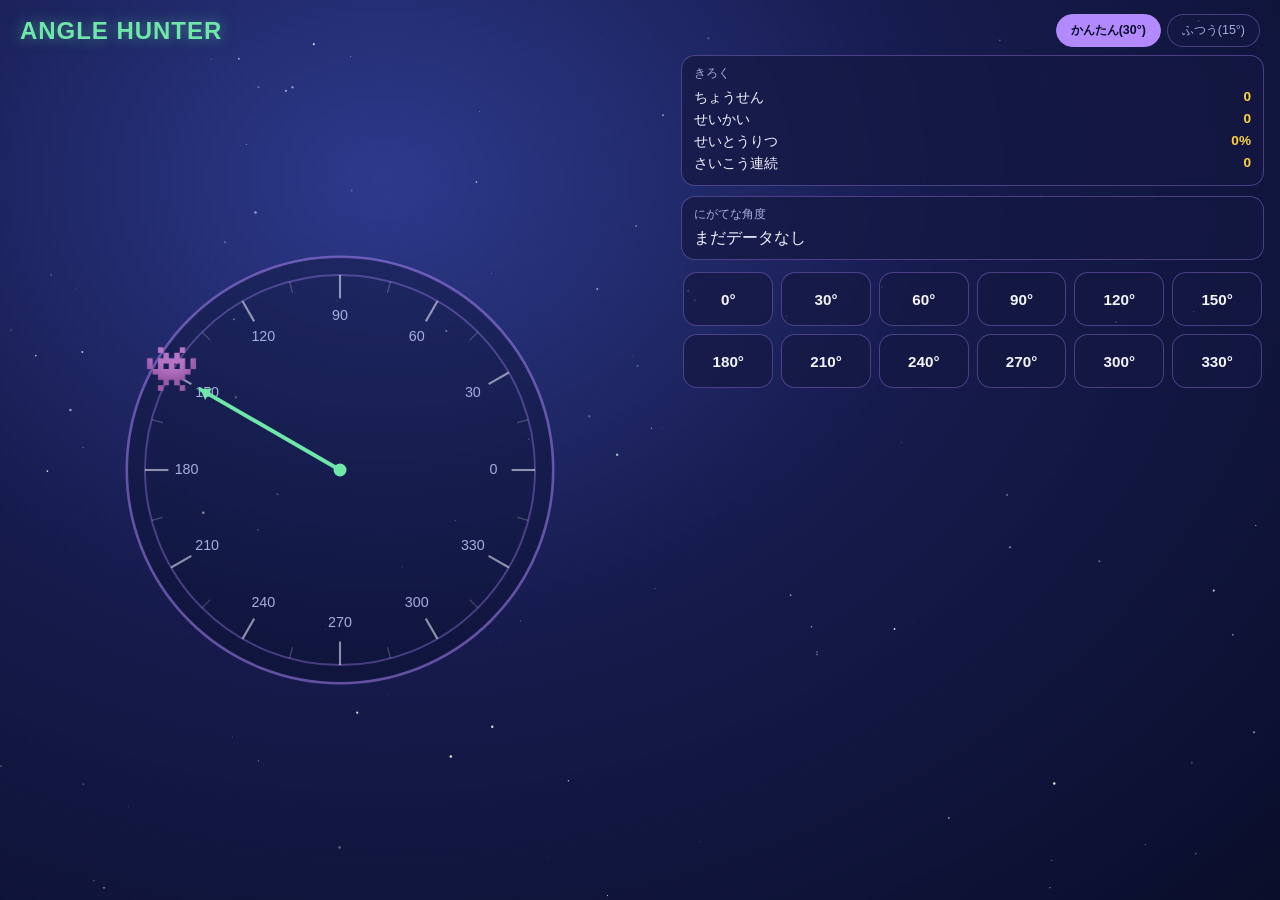
==== commit fb032d8c: "Recover correct app and split HTML CSS JS" ====
--- a/angle-hunter.html
+++ b/angle-hunter.html
@@ -2,11 +2,707 @@
 <html lang="ja">
 <head>
 <meta charset="UTF-8">
-<meta http-equiv="refresh" content="0; url=./index.html">
-<link rel="canonical" href="./index.html">
-<title>ANGLE HUNTER</title>
+<meta name="viewport" content="width=device-width, initial-scale=1.0, maximum-scale=1.0, user-scalable=no">
+<title>ANGLE HUNTER - 角度を見抜け</title>
+<style>
+  :root{
+    /* ===== デザイントークン（後で調整しやすいようにここに集約） ===== */
+    --space-deep:   #0a0e2a;
+    --space-mid:    #161b4d;
+    --space-glow:   #2d3a8c;
+    --alien-green:  #6ee7a8;
+    --alien-purple: #b389ff;
+    --warn-coral:   #ff7a6b;
+    --gold:         #ffd23f;
+    --ink:          #f3f4ff;
+    --ink-dim:      #a9adde;
+    --panel-bg:     rgba(20, 24, 66, 0.72);
+    --panel-border: rgba(179, 137, 255, 0.35);
+
+    --font-main: "Hiragino Maru Gothic ProN", "游ゴシック体", "YuGothic", "Rounded Mplus 1c", sans-serif;
+
+    --radius-lg: 22px;
+    --radius-md: 14px;
+  }
+
+  * { box-sizing: border-box; -webkit-tap-highlight-color: transparent; }
+
+  html, body {
+    margin: 0; padding: 0; height: 100%;
+    background: radial-gradient(ellipse at 30% 20%, var(--space-glow) 0%, var(--space-mid) 45%, var(--space-deep) 100%);
+    font-family: var(--font-main);
+    color: var(--ink);
+    overflow: hidden;
+    touch-action: manipulation;
+  }
+
+  #stars {
+    position: fixed; inset: 0; z-index: 0; pointer-events: none;
+  }
+
+  #app {
+    position: relative; z-index: 1;
+    width: 100vw; height: 100vh;
+    display: flex; flex-direction: column;
+    padding: 10px 16px 16px;
+  }
+
+  /* ---------- ヘッダー ---------- */
+  header {
+    display: flex; align-items: center; justify-content: space-between;
+    flex-shrink: 0;
+    padding: 4px 4px 8px;
+  }
+  .title-block h1 {
+    margin: 0; font-size: 1.5rem; letter-spacing: 0.04em;
+    color: var(--alien-green);
+    text-shadow: 0 0 14px rgba(110,231,168,0.5);
+  }
+  .title-block p {
+    display: none;
+  }
+
+  .level-switch {
+    display: flex; gap: 6px;
+  }
+  .level-btn {
+    background: var(--panel-bg);
+    border: 1.5px solid var(--panel-border);
+    color: var(--ink-dim);
+    border-radius: 999px;
+    padding: 7px 14px;
+    font-size: 0.78rem;
+    font-family: inherit;
+    cursor: pointer;
+  }
+  .level-btn.active {
+    background: var(--alien-purple);
+    color: var(--space-deep);
+    border-color: var(--alien-purple);
+    font-weight: 700;
+  }
+
+  /* ---------- メイン: フィールド + サイド情報 ---------- */
+  main {
+    flex: 1;
+    display: grid;
+    grid-template-columns: minmax(0, 1fr) minmax(360px, 0.9fr);
+    gap: 18px;
+    min-height: 0;
+  }
+
+  .field-wrap {
+    position: relative;
+    display: flex; align-items: center; justify-content: center;
+    min-width: 0;
+    min-height: 0;
+  }
+
+  #fieldSvg { width: 100%; height: 100%; max-width: 520px; max-height: 520px; }
+
+  .stat-sidebar {
+    display: flex; flex-direction: column; gap: 10px;
+    min-width: 0; max-width: none;
+    min-height: 0;
+  }
+
+  .panel {
+    background: var(--panel-bg);
+    border: 1px solid var(--panel-border);
+    border-radius: var(--radius-md);
+    padding: 10px 12px;
+    backdrop-filter: blur(4px);
+  }
+  .panel h2 {
+    margin: 0 0 6px; font-size: 0.72rem; color: var(--ink-dim); font-weight: 500;
+  }
+  .stat-row { display:flex; justify-content:space-between; font-size:0.85rem; padding:2px 0; }
+  .stat-row span:last-child { color: var(--gold); font-weight:700; }
+
+  .weak-angle-tag {
+    display:inline-block; background: rgba(255,122,107,0.18);
+    color: var(--warn-coral); border-radius: 8px; padding: 2px 8px;
+    font-size: 0.78rem; margin: 2px 4px 0 0;
+  }
+
+  /* ---------- メッセージ / フィードバック ---------- */
+  #message {
+    position: absolute; top: 6%; left: 50%; transform: translateX(-50%);
+    font-size: 1rem; font-weight: 700; padding: 6px 18px;
+    background: var(--panel-bg); border-radius: 999px;
+    border: 1px solid var(--panel-border);
+    white-space: nowrap;
+    transition: opacity 0.2s;
+  }
+  #message.hit  { color: var(--gold); border-color: var(--gold); }
+  #message.miss { color: var(--warn-coral); border-color: var(--warn-coral); }
+
+  /* ---------- 角度選択ボタン ---------- */
+  #angleButtons {
+    flex: 1;
+    min-height: 0;
+    display: grid;
+    grid-template-columns: repeat(6, minmax(48px, 1fr));
+    grid-auto-flow: row;
+    align-content: start;
+    gap: 8px;
+    padding: 2px;
+    overflow-y: auto;
+    overflow-x: hidden;
+  }
+  .angle-btn {
+    font-family: inherit;
+    background: var(--panel-bg);
+    border: 1.5px solid var(--panel-border);
+    color: var(--ink);
+    border-radius: var(--radius-md);
+    min-width: 0;
+    min-height: 54px;
+    padding: 10px 4px;
+    font-size: 0.95rem;
+    font-weight: 700;
+    cursor: pointer;
+    touch-action: manipulation;
+  }
+  .angle-btn:active { transform: scale(0.94); background: var(--alien-purple); color: var(--space-deep); }
+  .angle-btn.correct-reveal { background: var(--gold); color: var(--space-deep); border-color: var(--gold); }
+  .angle-btn.wrong-pick { background: var(--warn-coral); color: var(--space-deep); border-color: var(--warn-coral); }
+
+  #nextBtn {
+    display:none;
+    font-family: inherit;
+    background: var(--alien-green);
+    color: var(--space-deep);
+    border: none;
+    border-radius: 999px;
+    padding: 12px 22px;
+    font-size: 0.95rem;
+    font-weight: 700;
+    align-self: center;
+    margin-top: 6px;
+    cursor: pointer;
+  }
+
+  /* ---------- SVGフィールド内スタイル ---------- */
+  .tick-major { stroke: rgba(243,244,255,0.55); stroke-width: 1.6; }
+  .tick-minor { stroke: rgba(243,244,255,0.22); stroke-width: 1; }
+  .tick-label { fill: var(--ink-dim); font-size: 11px; font-family: var(--font-main); }
+  .field-ring { fill: none; stroke: rgba(179,137,255,0.35); stroke-width: 1.5; }
+  .field-ring-outer { fill: rgba(11,15,42,0.35); stroke: rgba(179,137,255,0.5); stroke-width: 2; }
+  .center-dot { fill: var(--alien-green); }
+  .aim-arrow { stroke: var(--alien-green); stroke-width: 3; stroke-linecap: round; }
+  .aim-arrow-head { fill: var(--alien-green); }
+  .correct-line { stroke: var(--gold); stroke-width: 2.5; stroke-dasharray: 4 4; opacity: 0; }
+  .net-line { stroke: var(--ink); stroke-width: 3; stroke-linecap: round; opacity: 0; }
+  .net-line.wrong { stroke: var(--warn-coral); }
+  .net-line.right { stroke: var(--gold); }
+  .monster-group { transition: transform 0.25s; }
+  .monster-group.caught { opacity: 0.15; }
+
+</style>
 </head>
 <body>
-<script>location.replace('./index.html' + location.search + location.hash);</script>
+
+<canvas id="stars"></canvas>
+
+<div id="app">
+
+  <header>
+    <div class="title-block">
+      <h1>ANGLE HUNTER</h1>
+      <p>角度を見抜け。ドリナビスをつかまえろ。</p>
+    </div>
+    <div class="level-switch" id="levelSwitch">
+      <button class="level-btn active" data-step="30">かんたん(30°)</button>
+      <button class="level-btn" data-step="15">ふつう(15°)</button>
+    </div>
+  </header>
+
+  <main>
+    <div class="field-wrap">
+      <div id="message" style="display:none;"></div>
+      <svg id="fieldSvg" viewBox="0 0 400 400"></svg>
+    </div>
+
+    <div class="stat-sidebar">
+      <div class="panel">
+        <h2>きろく</h2>
+        <div class="stat-row"><span>ちょうせん</span><span id="statAttempts">0</span></div>
+        <div class="stat-row"><span>せいかい</span><span id="statCorrect">0</span></div>
+        <div class="stat-row"><span>せいとうりつ</span><span id="statRate">0%</span></div>
+        <div class="stat-row"><span>さいこう連続</span><span id="statStreak">0</span></div>
+      </div>
+      <div class="panel">
+        <h2>にがてな角度</h2>
+        <div id="weakAngles" style="min-height:20px;">まだデータなし</div>
+      </div>
+    </div>
+  </main>
+
+  <div id="angleButtons"></div>
+  <button id="nextBtn">つぎのモンスター ▶</button>
+
+</div>
+
+<script>
+/* =========================================================================
+   ANGLE HUNTER - MVP (HUNTモードのみ)
+   設計方針: 「分度器で答えを出す」のではなく「まず角度を感じて分度器で確かめる」
+   後で拡張しやすいように CONFIG / STATE / 描画関数 / ロジック関数を分離している。
+   将来の拡張ポイント:
+     - MONSTER_RENDERERS にキーを増やせば見た目を差し替え可能（今はプレースホルダ絵文字）
+     - CONFIG.levels に難易度を追加すれば LEVEL 3以降(10°/5°/自由角度)にも対応可能
+     - MEASURE / CHALLENGE モードは同じ STATE.center / STATE.radius を使って追加できる
+   ========================================================================= */
+
+(function () {
+  "use strict";
+
+  /* ---------------- CONFIG ---------------- */
+  const CONFIG = {
+    center: { x: 200, y: 200 },
+    fieldRadius: 150,      // モンスターや目盛りの外側半径
+    tickOuter: 150,
+    tickInnerMajor: 132,
+    tickInnerMinor: 141,
+    labelRadius: 118,
+    monsterRadius: 150,
+    netTravelMs: 380,
+    revealDelayMs: 550,
+    levels: {
+      30: { step: 30, label: "かんたん(30°)" },
+      15: { step: 15, label: "ふつう(15°)" }
+    },
+    storageKey: "angleHunter.stats.v1"
+  };
+
+  /* ---------------- STATE ---------------- */
+  const STATE = {
+    step: 30,
+    currentAngle: null,   // 出題中の正解角度
+    answered: false,
+    stats: loadStats()
+  };
+
+  /* ---------------- DOM参照 ---------------- */
+  const svg = document.getElementById("fieldSvg");
+  const angleButtonsEl = document.getElementById("angleButtons");
+  const nextBtn = document.getElementById("nextBtn");
+  const messageEl = document.getElementById("message");
+  const levelSwitchEl = document.getElementById("levelSwitch");
+
+  /* ============================================================
+     初期化
+     ============================================================ */
+  function init() {
+    drawStarfield();
+    buildField();
+    bindLevelSwitch();
+    buildAngleButtons();
+    const sidebar = document.querySelector('.stat-sidebar');
+    sidebar.appendChild(angleButtonsEl);
+    sidebar.appendChild(nextBtn);
+    updateStatsPanel();
+    spawnMonster();
+
+    nextBtn.addEventListener("click", () => {
+      resetForNextQuestion();
+      spawnMonster();
+    });
+  }
+
+  /* ============================================================
+     背景の星（装飾。ロジックとは無関係）
+     ============================================================ */
+  function drawStarfield() {
+    const canvas = document.getElementById("stars");
+    const ctx = canvas.getContext("2d");
+    function resize() {
+      canvas.width = window.innerWidth;
+      canvas.height = window.innerHeight;
+      render();
+    }
+    function render() {
+      ctx.clearRect(0, 0, canvas.width, canvas.height);
+      ctx.fillStyle = "rgba(255,255,255,0.9)";
+      const count = Math.floor((canvas.width * canvas.height) / 9000);
+      // シード的に固定感を出すため毎回ランダムでOK（装飾のみ）
+      for (let i = 0; i < count; i++) {
+        const x = Math.random() * canvas.width;
+        const y = Math.random() * canvas.height;
+        const r = Math.random() * 1.3;
+        ctx.globalAlpha = Math.random() * 0.8 + 0.2;
+        ctx.beginPath();
+        ctx.arc(x, y, r, 0, Math.PI * 2);
+        ctx.fill();
+      }
+      ctx.globalAlpha = 1;
+    }
+    window.addEventListener("resize", resize);
+    resize();
+  }
+
+  /* ============================================================
+     SVGフィールド（円・目盛り・分度器）の構築
+     ============================================================ */
+  function buildField() {
+    const { x: cx, y: cy } = CONFIG.center;
+    svg.innerHTML = ""; // クリア
+
+    // 外側の円（フィールド）
+    addSvg("circle", {
+      cx, cy, r: CONFIG.fieldRadius + 14,
+      class: "field-ring-outer"
+    });
+    addSvg("circle", {
+      cx, cy, r: CONFIG.fieldRadius,
+      class: "field-ring"
+    });
+
+    // 分度器の目盛り（常時表示）: 15°刻みで目盛り、30°刻みで数字ラベル
+    for (let deg = 0; deg < 360; deg += 15) {
+      const isMajor = deg % 30 === 0;
+      const rad = degToRad(deg);
+      const outer = polarPoint(cx, cy, CONFIG.tickOuter, rad);
+      const inner = polarPoint(cx, cy, isMajor ? CONFIG.tickInnerMajor : CONFIG.tickInnerMinor, rad);
+      addSvg("line", {
+        x1: outer.x, y1: outer.y, x2: inner.x, y2: inner.y,
+        class: isMajor ? "tick-major" : "tick-minor"
+      });
+      if (isMajor) {
+        const labelPos = polarPoint(cx, cy, CONFIG.labelRadius, rad);
+        addSvg("text", {
+          x: labelPos.x, y: labelPos.y,
+          class: "tick-label",
+          "text-anchor": "middle",
+          "dominant-baseline": "middle"
+        }, String(deg));
+      }
+    }
+
+    // 中心点
+    addSvg("circle", { cx, cy, r: 5, class: "center-dot" });
+
+    // 正解角度を後で示す点線（初期は非表示）
+    const cLine = addSvg("line", {
+      x1: cx, y1: cy, x2: cx, y2: cy,
+      class: "correct-line", id: "correctLine"
+    });
+
+    // ねらいの矢印（モンスター方向）
+    addSvg("line", { x1: cx, y1: cy, x2: cx, y2: cy, class: "aim-arrow", id: "aimArrow" });
+    addSvg("polygon", { points: "0,0 0,0 0,0", class: "aim-arrow-head", id: "aimArrowHead" });
+
+    // 網のライン（アニメーション用）
+    addSvg("line", { x1: cx, y1: cy, x2: cx, y2: cy, class: "net-line", id: "netLine" });
+
+    // モンスター（プレースホルダ絵文字。将来は edu-assets の画像に差し替え可能）
+    const monsterG = addSvg("g", { class: "monster-group", id: "monsterGroup" });
+    const monsterText = document.createElementNS(svgNS(), "text");
+    monsterText.setAttribute("id", "monsterEmoji");
+    monsterText.setAttribute("font-size", "34");
+    monsterText.setAttribute("text-anchor", "middle");
+    monsterText.setAttribute("dominant-baseline", "middle");
+    monsterText.textContent = "👾";
+    monsterG.appendChild(monsterText);
+  }
+
+  /* ============================================================
+     モンスター出現
+     ============================================================ */
+  function spawnMonster() {
+    const steps = 360 / STATE.step;
+    const angle = Math.floor(Math.random() * steps) * STATE.step;
+    STATE.currentAngle = angle;
+    STATE.answered = false;
+
+    const { x: cx, y: cy } = CONFIG.center;
+    const rad = degToRad(angle);
+    const pos = polarPoint(cx, cy, CONFIG.monsterRadius, rad);
+
+    document.getElementById("monsterGroup").setAttribute("transform", `translate(${pos.x},${pos.y})`);
+    document.getElementById("monsterGroup").classList.remove("caught");
+
+    // ねらいの矢印をモンスター方向へ
+    const arrowTip = polarPoint(cx, cy, CONFIG.monsterRadius - 26, rad);
+    const arrow = document.getElementById("aimArrow");
+    arrow.setAttribute("x2", arrowTip.x);
+    arrow.setAttribute("y2", arrowTip.y);
+    setArrowHead(arrowTip, rad);
+
+    // 前の結果表示をクリア
+    hideMessage();
+    document.getElementById("correctLine").style.opacity = 0;
+    document.getElementById("netLine").style.opacity = 0;
+    nextBtn.style.display = "none";
+    clearButtonHighlights();
+    setButtonsDisabled(false);
+  }
+
+  function setArrowHead(tip, rad) {
+    const size = 9;
+    const left = polarPoint(tip.x, tip.y, size, rad + Math.PI * 0.8);
+    const right = polarPoint(tip.x, tip.y, size, rad - Math.PI * 0.8);
+    document.getElementById("aimArrowHead").setAttribute(
+      "points",
+      `${tip.x},${tip.y} ${left.x},${left.y} ${right.x},${right.y}`
+    );
+  }
+
+  /* ============================================================
+     角度選択ボタン
+     ============================================================ */
+  function buildAngleButtons() {
+    angleButtonsEl.innerHTML = "";
+    const steps = 360 / STATE.step;
+    for (let i = 0; i < steps; i++) {
+      const deg = i * STATE.step;
+      const btn = document.createElement("button");
+      btn.className = "angle-btn";
+      btn.textContent = deg + "°";
+      btn.dataset.angle = deg;
+      btn.addEventListener("click", () => onAngleSelected(deg, btn));
+      angleButtonsEl.appendChild(btn);
+    }
+  }
+
+  function clearButtonHighlights() {
+    document.querySelectorAll(".angle-btn").forEach(b => {
+      b.classList.remove("correct-reveal", "wrong-pick");
+    });
+  }
+
+  function setButtonsDisabled(disabled) {
+    document.querySelectorAll(".angle-btn").forEach(b => { b.disabled = disabled; });
+  }
+
+  /* ============================================================
+     回答処理: 選んだ角度の方向へ実際に網を飛ばし、
+     はずれの場合は「何もない場所」に着地させてズレに気づかせる
+     ============================================================ */
+  function onAngleSelected(chosenAngle, btnEl) {
+    if (STATE.answered) return;
+    STATE.answered = true;
+    setButtonsDisabled(true);
+
+    const correct = chosenAngle === STATE.currentAngle;
+    const { x: cx, y: cy } = CONFIG.center;
+    const rad = degToRad(chosenAngle);
+    const netEndOuter = polarPoint(cx, cy, CONFIG.monsterRadius - 10, rad);
+
+    const netLine = document.getElementById("netLine");
+    netLine.classList.toggle("wrong", !correct);
+    netLine.classList.toggle("right", correct);
+    netLine.setAttribute("x1", cx);
+    netLine.setAttribute("y1", cy);
+    netLine.setAttribute("x2", cx);
+    netLine.setAttribute("y2", cy);
+    netLine.style.opacity = 1;
+
+    // 網を選んだ角度の方向へ伸ばすアニメーション
+    animateLine(netLine, cx, cy, netEndOuter.x, netEndOuter.y, CONFIG.netTravelMs, () => {
+      if (correct) {
+        onHit(btnEl);
+      } else {
+        onMiss(chosenAngle, btnEl);
+      }
+    });
+  }
+
+  function onHit(btnEl) {
+    btnEl.classList.add("correct-reveal");
+    document.getElementById("monsterGroup").classList.add("caught");
+    showMessage("GET！ 大せいかい！", "hit");
+    recordResult(true, STATE.currentAngle, 0);
+    finishQuestion();
+  }
+
+  function onMiss(chosenAngle, btnEl) {
+    btnEl.classList.add("wrong-pick");
+    const diff = angleDiff(chosenAngle, STATE.currentAngle);
+
+    // 少し間（ま）を置いてから正解を明かす -> 「あっこっちか」に気づく時間
+    setTimeout(() => {
+      revealCorrectAngle();
+      showMessage(`はずれ… 正解は${STATE.currentAngle}°／${diff}°ずれてたよ`, "miss");
+      recordResult(false, STATE.currentAngle, diff);
+      finishQuestion();
+    }, CONFIG.revealDelayMs);
+  }
+
+  function revealCorrectAngle() {
+    const { x: cx, y: cy } = CONFIG.center;
+    const rad = degToRad(STATE.currentAngle);
+    const end = polarPoint(cx, cy, CONFIG.monsterRadius - 10, rad);
+    const line = document.getElementById("correctLine");
+    line.setAttribute("x1", cx);
+    line.setAttribute("y1", cy);
+    line.setAttribute("x2", end.x);
+    line.setAttribute("y2", end.y);
+    line.style.opacity = 1;
+
+    // 正解ボタンもハイライト
+    const correctBtn = document.querySelector(`.angle-btn[data-angle="${STATE.currentAngle}"]`);
+    if (correctBtn) correctBtn.classList.add("correct-reveal");
+  }
+
+  function finishQuestion() {
+    nextBtn.style.display = "inline-block";
+  }
+
+  /* ============================================================
+     ライン伸縮アニメーション（依存ライブラリなし）
+     ============================================================ */
+  function animateLine(el, x1, y1, x2, y2, duration, onDone) {
+    const start = performance.now();
+    function step(now) {
+      const t = Math.min(1, (now - start) / duration);
+      const ease = 1 - Math.pow(1 - t, 3); // ease-out
+      el.setAttribute("x2", x1 + (x2 - x1) * ease);
+      el.setAttribute("y2", y1 + (y2 - y1) * ease);
+      if (t < 1) {
+        requestAnimationFrame(step);
+      } else if (onDone) {
+        onDone();
+      }
+    }
+    requestAnimationFrame(step);
+  }
+
+  /* ============================================================
+     レベル切り替え
+     ============================================================ */
+  function bindLevelSwitch() {
+    levelSwitchEl.querySelectorAll(".level-btn").forEach(btn => {
+      btn.addEventListener("click", () => {
+        levelSwitchEl.querySelectorAll(".level-btn").forEach(b => b.classList.remove("active"));
+        btn.classList.add("active");
+        STATE.step = Number(btn.dataset.step);
+        buildAngleButtons();
+        resetForNextQuestion();
+        spawnMonster();
+      });
+    });
+  }
+
+  function resetForNextQuestion() {
+    hideMessage();
+  }
+
+  /* ============================================================
+     メッセージ表示
+     ============================================================ */
+  function showMessage(text, type) {
+    messageEl.textContent = text;
+    messageEl.className = type;
+    messageEl.style.display = "block";
+  }
+  function hideMessage() {
+    messageEl.style.display = "none";
+  }
+
+  /* ============================================================
+     記録・統計（localStorageのみ。サーバー/API/アカウント無し）
+     ============================================================ */
+  function loadStats() {
+    try {
+      const raw = localStorage.getItem(CONFIG.storageKey);
+      if (raw) return JSON.parse(raw);
+    } catch (e) { /* 読み込み失敗時は初期値にフォールバック */ }
+    return {
+      attempts: 0,
+      correct: 0,
+      streakCurrent: 0,
+      streakMax: 0,
+      angleStats: {} // { "60": { attempts: n, correct: n } }
+    };
+  }
+
+  function saveStats() {
+    try {
+      localStorage.setItem(CONFIG.storageKey, JSON.stringify(STATE.stats));
+    } catch (e) { /* 保存失敗は致命的ではないため無視 */ }
+  }
+
+  function recordResult(isCorrect, angle, diff) {
+    const s = STATE.stats;
+    s.attempts += 1;
+    if (isCorrect) {
+      s.correct += 1;
+      s.streakCurrent += 1;
+      s.streakMax = Math.max(s.streakMax, s.streakCurrent);
+    } else {
+      s.streakCurrent = 0;
+    }
+    const key = String(angle);
+    if (!s.angleStats[key]) s.angleStats[key] = { attempts: 0, correct: 0 };
+    s.angleStats[key].attempts += 1;
+    if (isCorrect) s.angleStats[key].correct += 1;
+
+    saveStats();
+    updateStatsPanel();
+  }
+
+  function updateStatsPanel() {
+    const s = STATE.stats;
+    document.getElementById("statAttempts").textContent = s.attempts;
+    document.getElementById("statCorrect").textContent = s.correct;
+    document.getElementById("statRate").textContent =
+      s.attempts > 0 ? Math.round((s.correct / s.attempts) * 100) + "%" : "0%";
+    document.getElementById("statStreak").textContent = s.streakMax;
+
+    renderWeakAngles();
+  }
+
+  function renderWeakAngles() {
+    const s = STATE.stats;
+    const entries = Object.entries(s.angleStats)
+      .map(([angle, v]) => ({
+        angle,
+        attempts: v.attempts,
+        rate: v.attempts ? v.correct / v.attempts : 1
+      }))
+      .filter(e => e.attempts >= 2 && e.rate < 0.6)
+      .sort((a, b) => a.rate - b.rate)
+      .slice(0, 4);
+
+    const el = document.getElementById("weakAngles");
+    if (entries.length === 0) {
+      el.textContent = "まだデータなし";
+      return;
+    }
+    el.innerHTML = entries
+      .map(e => `<span class="weak-angle-tag">${e.angle}°</span>`)
+      .join("");
+  }
+
+  /* ============================================================
+     幾何ユーティリティ
+     ============================================================ */
+  function degToRad(deg) {
+    // 画面上は「右(3時の位置)=0°」「反時計回り」を採用（実物の分度器の使い方に合わせる）
+    return -deg * (Math.PI / 180);
+  }
+  function polarPoint(cx, cy, r, rad) {
+    return { x: cx + r * Math.cos(rad), y: cy + r * Math.sin(rad) };
+  }
+  function angleDiff(a, b) {
+    const d = Math.abs(a - b) % 360;
+    return Math.min(d, 360 - d);
+  }
+  function svgNS() { return "http://www.w3.org/2000/svg"; }
+  function addSvg(tag, attrs, text) {
+    const el = document.createElementNS(svgNS(), tag);
+    Object.entries(attrs).forEach(([k, v]) => el.setAttribute(k, v));
+    if (text !== undefined) el.textContent = text;
+    svg.appendChild(el);
+    return el;
+  }
+
+  /* ---------------- 起動 ---------------- */
+  init();
+})();
+</script>
+
 </body>
 </html>
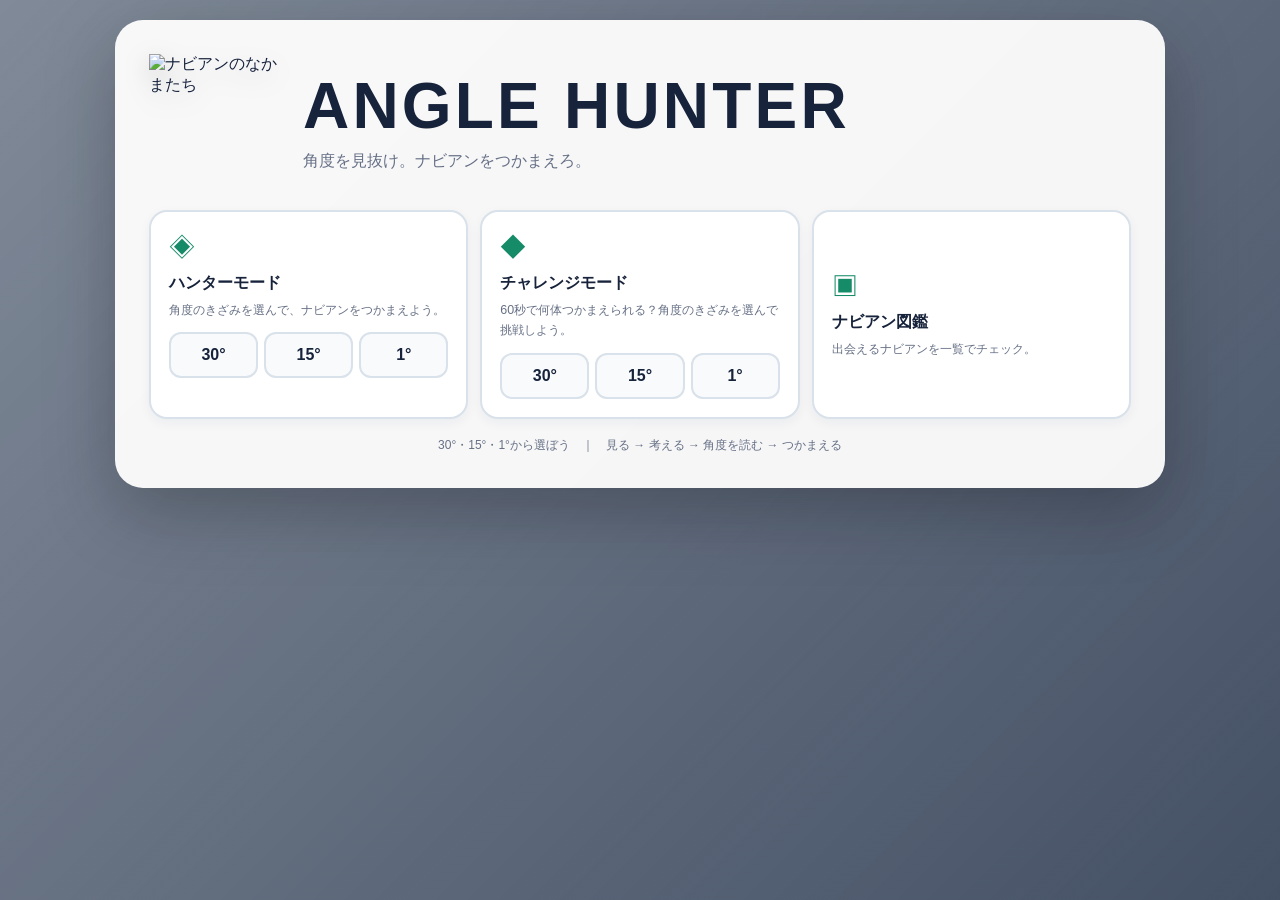
==== commit 3871a7ba: "Redirect legacy standalone page to current app" ====
--- a/angle-hunter.html
+++ b/angle-hunter.html
@@ -1,708 +1,11 @@
-<!DOCTYPE html>
+<!doctype html>
 <html lang="ja">
 <head>
 <meta charset="UTF-8">
-<meta name="viewport" content="width=device-width, initial-scale=1.0, maximum-scale=1.0, user-scalable=no">
-<title>ANGLE HUNTER - 角度を見抜け</title>
-<style>
-  :root{
-    /* ===== デザイントークン（後で調整しやすいようにここに集約） ===== */
-    --space-deep:   #0a0e2a;
-    --space-mid:    #161b4d;
-    --space-glow:   #2d3a8c;
-    --alien-green:  #6ee7a8;
-    --alien-purple: #b389ff;
-    --warn-coral:   #ff7a6b;
-    --gold:         #ffd23f;
-    --ink:          #f3f4ff;
-    --ink-dim:      #a9adde;
-    --panel-bg:     rgba(20, 24, 66, 0.72);
-    --panel-border: rgba(179, 137, 255, 0.35);
-
-    --font-main: "Hiragino Maru Gothic ProN", "游ゴシック体", "YuGothic", "Rounded Mplus 1c", sans-serif;
-
-    --radius-lg: 22px;
-    --radius-md: 14px;
-  }
-
-  * { box-sizing: border-box; -webkit-tap-highlight-color: transparent; }
-
-  html, body {
-    margin: 0; padding: 0; height: 100%;
-    background: radial-gradient(ellipse at 30% 20%, var(--space-glow) 0%, var(--space-mid) 45%, var(--space-deep) 100%);
-    font-family: var(--font-main);
-    color: var(--ink);
-    overflow: hidden;
-    touch-action: manipulation;
-  }
-
-  #stars {
-    position: fixed; inset: 0; z-index: 0; pointer-events: none;
-  }
-
-  #app {
-    position: relative; z-index: 1;
-    width: 100vw; height: 100vh;
-    display: flex; flex-direction: column;
-    padding: 10px 16px 16px;
-  }
-
-  /* ---------- ヘッダー ---------- */
-  header {
-    display: flex; align-items: center; justify-content: space-between;
-    flex-shrink: 0;
-    padding: 4px 4px 8px;
-  }
-  .title-block h1 {
-    margin: 0; font-size: 1.5rem; letter-spacing: 0.04em;
-    color: var(--alien-green);
-    text-shadow: 0 0 14px rgba(110,231,168,0.5);
-  }
-  .title-block p {
-    display: none;
-  }
-
-  .level-switch {
-    display: flex; gap: 6px;
-  }
-  .level-btn {
-    background: var(--panel-bg);
-    border: 1.5px solid var(--panel-border);
-    color: var(--ink-dim);
-    border-radius: 999px;
-    padding: 7px 14px;
-    font-size: 0.78rem;
-    font-family: inherit;
-    cursor: pointer;
-  }
-  .level-btn.active {
-    background: var(--alien-purple);
-    color: var(--space-deep);
-    border-color: var(--alien-purple);
-    font-weight: 700;
-  }
-
-  /* ---------- メイン: フィールド + サイド情報 ---------- */
-  main {
-    flex: 1;
-    display: grid;
-    grid-template-columns: minmax(0, 1fr) minmax(360px, 0.9fr);
-    gap: 18px;
-    min-height: 0;
-  }
-
-  .field-wrap {
-    position: relative;
-    display: flex; align-items: center; justify-content: center;
-    min-width: 0;
-    min-height: 0;
-  }
-
-  #fieldSvg { width: 100%; height: 100%; max-width: 520px; max-height: 520px; }
-
-  .stat-sidebar {
-    display: flex; flex-direction: column; gap: 10px;
-    min-width: 0; max-width: none;
-    min-height: 0;
-  }
-
-  .panel {
-    background: var(--panel-bg);
-    border: 1px solid var(--panel-border);
-    border-radius: var(--radius-md);
-    padding: 10px 12px;
-    backdrop-filter: blur(4px);
-  }
-  .panel h2 {
-    margin: 0 0 6px; font-size: 0.72rem; color: var(--ink-dim); font-weight: 500;
-  }
-  .stat-row { display:flex; justify-content:space-between; font-size:0.85rem; padding:2px 0; }
-  .stat-row span:last-child { color: var(--gold); font-weight:700; }
-
-  .weak-angle-tag {
-    display:inline-block; background: rgba(255,122,107,0.18);
-    color: var(--warn-coral); border-radius: 8px; padding: 2px 8px;
-    font-size: 0.78rem; margin: 2px 4px 0 0;
-  }
-
-  /* ---------- メッセージ / フィードバック ---------- */
-  #message {
-    position: absolute; top: 6%; left: 50%; transform: translateX(-50%);
-    font-size: 1rem; font-weight: 700; padding: 6px 18px;
-    background: var(--panel-bg); border-radius: 999px;
-    border: 1px solid var(--panel-border);
-    white-space: nowrap;
-    transition: opacity 0.2s;
-  }
-  #message.hit  { color: var(--gold); border-color: var(--gold); }
-  #message.miss { color: var(--warn-coral); border-color: var(--warn-coral); }
-
-  /* ---------- 角度選択ボタン ---------- */
-  #angleButtons {
-    flex: 1;
-    min-height: 0;
-    display: grid;
-    grid-template-columns: repeat(6, minmax(48px, 1fr));
-    grid-auto-flow: row;
-    align-content: start;
-    gap: 8px;
-    padding: 2px;
-    overflow-y: auto;
-    overflow-x: hidden;
-  }
-  .angle-btn {
-    font-family: inherit;
-    background: var(--panel-bg);
-    border: 1.5px solid var(--panel-border);
-    color: var(--ink);
-    border-radius: var(--radius-md);
-    min-width: 0;
-    min-height: 54px;
-    padding: 10px 4px;
-    font-size: 0.95rem;
-    font-weight: 700;
-    cursor: pointer;
-    touch-action: manipulation;
-  }
-  .angle-btn:active { transform: scale(0.94); background: var(--alien-purple); color: var(--space-deep); }
-  .angle-btn.correct-reveal { background: var(--gold); color: var(--space-deep); border-color: var(--gold); }
-  .angle-btn.wrong-pick { background: var(--warn-coral); color: var(--space-deep); border-color: var(--warn-coral); }
-
-  #nextBtn {
-    display:none;
-    font-family: inherit;
-    background: var(--alien-green);
-    color: var(--space-deep);
-    border: none;
-    border-radius: 999px;
-    padding: 12px 22px;
-    font-size: 0.95rem;
-    font-weight: 700;
-    align-self: center;
-    margin-top: 6px;
-    cursor: pointer;
-  }
-
-  /* ---------- SVGフィールド内スタイル ---------- */
-  .tick-major { stroke: rgba(243,244,255,0.55); stroke-width: 1.6; }
-  .tick-minor { stroke: rgba(243,244,255,0.22); stroke-width: 1; }
-  .tick-label { fill: var(--ink-dim); font-size: 11px; font-family: var(--font-main); }
-  .field-ring { fill: none; stroke: rgba(179,137,255,0.35); stroke-width: 1.5; }
-  .field-ring-outer { fill: rgba(11,15,42,0.35); stroke: rgba(179,137,255,0.5); stroke-width: 2; }
-  .center-dot { fill: var(--alien-green); }
-  .aim-arrow { stroke: var(--alien-green); stroke-width: 3; stroke-linecap: round; }
-  .aim-arrow-head { fill: var(--alien-green); }
-  .correct-line { stroke: var(--gold); stroke-width: 2.5; stroke-dasharray: 4 4; opacity: 0; }
-  .net-line { stroke: var(--ink); stroke-width: 3; stroke-linecap: round; opacity: 0; }
-  .net-line.wrong { stroke: var(--warn-coral); }
-  .net-line.right { stroke: var(--gold); }
-  .monster-group { transition: transform 0.25s; }
-  .monster-group.caught { opacity: 0.15; }
-
-</style>
+<meta name="viewport" content="width=device-width,initial-scale=1,maximum-scale=1,user-scalable=no">
+<title>ANGLE HUNTER</title>
+<meta http-equiv="refresh" content="0; url=index.html">
+<script>location.replace('index.html');</script>
 </head>
-<body>
-
-<canvas id="stars"></canvas>
-
-<div id="app">
-
-  <header>
-    <div class="title-block">
-      <h1>ANGLE HUNTER</h1>
-      <p>角度を見抜け。ドリナビスをつかまえろ。</p>
-    </div>
-    <div class="level-switch" id="levelSwitch">
-      <button class="level-btn active" data-step="30">かんたん(30°)</button>
-      <button class="level-btn" data-step="15">ふつう(15°)</button>
-    </div>
-  </header>
-
-  <main>
-    <div class="field-wrap">
-      <div id="message" style="display:none;"></div>
-      <svg id="fieldSvg" viewBox="0 0 400 400"></svg>
-    </div>
-
-    <div class="stat-sidebar">
-      <div class="panel">
-        <h2>きろく</h2>
-        <div class="stat-row"><span>ちょうせん</span><span id="statAttempts">0</span></div>
-        <div class="stat-row"><span>せいかい</span><span id="statCorrect">0</span></div>
-        <div class="stat-row"><span>せいとうりつ</span><span id="statRate">0%</span></div>
-        <div class="stat-row"><span>さいこう連続</span><span id="statStreak">0</span></div>
-      </div>
-      <div class="panel">
-        <h2>にがてな角度</h2>
-        <div id="weakAngles" style="min-height:20px;">まだデータなし</div>
-      </div>
-    </div>
-  </main>
-
-  <div id="angleButtons"></div>
-  <button id="nextBtn">つぎのモンスター ▶</button>
-
-</div>
-
-<script>
-/* =========================================================================
-   ANGLE HUNTER - MVP (HUNTモードのみ)
-   設計方針: 「分度器で答えを出す」のではなく「まず角度を感じて分度器で確かめる」
-   後で拡張しやすいように CONFIG / STATE / 描画関数 / ロジック関数を分離している。
-   将来の拡張ポイント:
-     - MONSTER_RENDERERS にキーを増やせば見た目を差し替え可能（今はプレースホルダ絵文字）
-     - CONFIG.levels に難易度を追加すれば LEVEL 3以降(10°/5°/自由角度)にも対応可能
-     - MEASURE / CHALLENGE モードは同じ STATE.center / STATE.radius を使って追加できる
-   ========================================================================= */
-
-(function () {
-  "use strict";
-
-  /* ---------------- CONFIG ---------------- */
-  const CONFIG = {
-    center: { x: 200, y: 200 },
-    fieldRadius: 150,      // モンスターや目盛りの外側半径
-    tickOuter: 150,
-    tickInnerMajor: 132,
-    tickInnerMinor: 141,
-    labelRadius: 118,
-    monsterRadius: 150,
-    netTravelMs: 380,
-    revealDelayMs: 550,
-    levels: {
-      30: { step: 30, label: "かんたん(30°)" },
-      15: { step: 15, label: "ふつう(15°)" }
-    },
-    storageKey: "angleHunter.stats.v1"
-  };
-
-  /* ---------------- STATE ---------------- */
-  const STATE = {
-    step: 30,
-    currentAngle: null,   // 出題中の正解角度
-    answered: false,
-    stats: loadStats()
-  };
-
-  /* ---------------- DOM参照 ---------------- */
-  const svg = document.getElementById("fieldSvg");
-  const angleButtonsEl = document.getElementById("angleButtons");
-  const nextBtn = document.getElementById("nextBtn");
-  const messageEl = document.getElementById("message");
-  const levelSwitchEl = document.getElementById("levelSwitch");
-
-  /* ============================================================
-     初期化
-     ============================================================ */
-  function init() {
-    drawStarfield();
-    buildField();
-    bindLevelSwitch();
-    buildAngleButtons();
-    const sidebar = document.querySelector('.stat-sidebar');
-    sidebar.appendChild(angleButtonsEl);
-    sidebar.appendChild(nextBtn);
-    updateStatsPanel();
-    spawnMonster();
-
-    nextBtn.addEventListener("click", () => {
-      resetForNextQuestion();
-      spawnMonster();
-    });
-  }
-
-  /* ============================================================
-     背景の星（装飾。ロジックとは無関係）
-     ============================================================ */
-  function drawStarfield() {
-    const canvas = document.getElementById("stars");
-    const ctx = canvas.getContext("2d");
-    function resize() {
-      canvas.width = window.innerWidth;
-      canvas.height = window.innerHeight;
-      render();
-    }
-    function render() {
-      ctx.clearRect(0, 0, canvas.width, canvas.height);
-      ctx.fillStyle = "rgba(255,255,255,0.9)";
-      const count = Math.floor((canvas.width * canvas.height) / 9000);
-      // シード的に固定感を出すため毎回ランダムでOK（装飾のみ）
-      for (let i = 0; i < count; i++) {
-        const x = Math.random() * canvas.width;
-        const y = Math.random() * canvas.height;
-        const r = Math.random() * 1.3;
-        ctx.globalAlpha = Math.random() * 0.8 + 0.2;
-        ctx.beginPath();
-        ctx.arc(x, y, r, 0, Math.PI * 2);
-        ctx.fill();
-      }
-      ctx.globalAlpha = 1;
-    }
-    window.addEventListener("resize", resize);
-    resize();
-  }
-
-  /* ============================================================
-     SVGフィールド（円・目盛り・分度器）の構築
-     ============================================================ */
-  function buildField() {
-    const { x: cx, y: cy } = CONFIG.center;
-    svg.innerHTML = ""; // クリア
-
-    // 外側の円（フィールド）
-    addSvg("circle", {
-      cx, cy, r: CONFIG.fieldRadius + 14,
-      class: "field-ring-outer"
-    });
-    addSvg("circle", {
-      cx, cy, r: CONFIG.fieldRadius,
-      class: "field-ring"
-    });
-
-    // 分度器の目盛り（常時表示）: 15°刻みで目盛り、30°刻みで数字ラベル
-    for (let deg = 0; deg < 360; deg += 15) {
-      const isMajor = deg % 30 === 0;
-      const rad = degToRad(deg);
-      const outer = polarPoint(cx, cy, CONFIG.tickOuter, rad);
-      const inner = polarPoint(cx, cy, isMajor ? CONFIG.tickInnerMajor : CONFIG.tickInnerMinor, rad);
-      addSvg("line", {
-        x1: outer.x, y1: outer.y, x2: inner.x, y2: inner.y,
-        class: isMajor ? "tick-major" : "tick-minor"
-      });
-      if (isMajor) {
-        const labelPos = polarPoint(cx, cy, CONFIG.labelRadius, rad);
-        addSvg("text", {
-          x: labelPos.x, y: labelPos.y,
-          class: "tick-label",
-          "text-anchor": "middle",
-          "dominant-baseline": "middle"
-        }, String(deg));
-      }
-    }
-
-    // 中心点
-    addSvg("circle", { cx, cy, r: 5, class: "center-dot" });
-
-    // 正解角度を後で示す点線（初期は非表示）
-    const cLine = addSvg("line", {
-      x1: cx, y1: cy, x2: cx, y2: cy,
-      class: "correct-line", id: "correctLine"
-    });
-
-    // ねらいの矢印（モンスター方向）
-    addSvg("line", { x1: cx, y1: cy, x2: cx, y2: cy, class: "aim-arrow", id: "aimArrow" });
-    addSvg("polygon", { points: "0,0 0,0 0,0", class: "aim-arrow-head", id: "aimArrowHead" });
-
-    // 網のライン（アニメーション用）
-    addSvg("line", { x1: cx, y1: cy, x2: cx, y2: cy, class: "net-line", id: "netLine" });
-
-    // モンスター（プレースホルダ絵文字。将来は edu-assets の画像に差し替え可能）
-    const monsterG = addSvg("g", { class: "monster-group", id: "monsterGroup" });
-    const monsterText = document.createElementNS(svgNS(), "text");
-    monsterText.setAttribute("id", "monsterEmoji");
-    monsterText.setAttribute("font-size", "34");
-    monsterText.setAttribute("text-anchor", "middle");
-    monsterText.setAttribute("dominant-baseline", "middle");
-    monsterText.textContent = "👾";
-    monsterG.appendChild(monsterText);
-  }
-
-  /* ============================================================
-     モンスター出現
-     ============================================================ */
-  function spawnMonster() {
-    const steps = 360 / STATE.step;
-    const angle = Math.floor(Math.random() * steps) * STATE.step;
-    STATE.currentAngle = angle;
-    STATE.answered = false;
-
-    const { x: cx, y: cy } = CONFIG.center;
-    const rad = degToRad(angle);
-    const pos = polarPoint(cx, cy, CONFIG.monsterRadius, rad);
-
-    document.getElementById("monsterGroup").setAttribute("transform", `translate(${pos.x},${pos.y})`);
-    document.getElementById("monsterGroup").classList.remove("caught");
-
-    // ねらいの矢印をモンスター方向へ
-    const arrowTip = polarPoint(cx, cy, CONFIG.monsterRadius - 26, rad);
-    const arrow = document.getElementById("aimArrow");
-    arrow.setAttribute("x2", arrowTip.x);
-    arrow.setAttribute("y2", arrowTip.y);
-    setArrowHead(arrowTip, rad);
-
-    // 前の結果表示をクリア
-    hideMessage();
-    document.getElementById("correctLine").style.opacity = 0;
-    document.getElementById("netLine").style.opacity = 0;
-    nextBtn.style.display = "none";
-    clearButtonHighlights();
-    setButtonsDisabled(false);
-  }
-
-  function setArrowHead(tip, rad) {
-    const size = 9;
-    const left = polarPoint(tip.x, tip.y, size, rad + Math.PI * 0.8);
-    const right = polarPoint(tip.x, tip.y, size, rad - Math.PI * 0.8);
-    document.getElementById("aimArrowHead").setAttribute(
-      "points",
-      `${tip.x},${tip.y} ${left.x},${left.y} ${right.x},${right.y}`
-    );
-  }
-
-  /* ============================================================
-     角度選択ボタン
-     ============================================================ */
-  function buildAngleButtons() {
-    angleButtonsEl.innerHTML = "";
-    const steps = 360 / STATE.step;
-    for (let i = 0; i < steps; i++) {
-      const deg = i * STATE.step;
-      const btn = document.createElement("button");
-      btn.className = "angle-btn";
-      btn.textContent = deg + "°";
-      btn.dataset.angle = deg;
-      btn.addEventListener("click", () => onAngleSelected(deg, btn));
-      angleButtonsEl.appendChild(btn);
-    }
-  }
-
-  function clearButtonHighlights() {
-    document.querySelectorAll(".angle-btn").forEach(b => {
-      b.classList.remove("correct-reveal", "wrong-pick");
-    });
-  }
-
-  function setButtonsDisabled(disabled) {
-    document.querySelectorAll(".angle-btn").forEach(b => { b.disabled = disabled; });
-  }
-
-  /* ============================================================
-     回答処理: 選んだ角度の方向へ実際に網を飛ばし、
-     はずれの場合は「何もない場所」に着地させてズレに気づかせる
-     ============================================================ */
-  function onAngleSelected(chosenAngle, btnEl) {
-    if (STATE.answered) return;
-    STATE.answered = true;
-    setButtonsDisabled(true);
-
-    const correct = chosenAngle === STATE.currentAngle;
-    const { x: cx, y: cy } = CONFIG.center;
-    const rad = degToRad(chosenAngle);
-    const netEndOuter = polarPoint(cx, cy, CONFIG.monsterRadius - 10, rad);
-
-    const netLine = document.getElementById("netLine");
-    netLine.classList.toggle("wrong", !correct);
-    netLine.classList.toggle("right", correct);
-    netLine.setAttribute("x1", cx);
-    netLine.setAttribute("y1", cy);
-    netLine.setAttribute("x2", cx);
-    netLine.setAttribute("y2", cy);
-    netLine.style.opacity = 1;
-
-    // 網を選んだ角度の方向へ伸ばすアニメーション
-    animateLine(netLine, cx, cy, netEndOuter.x, netEndOuter.y, CONFIG.netTravelMs, () => {
-      if (correct) {
-        onHit(btnEl);
-      } else {
-        onMiss(chosenAngle, btnEl);
-      }
-    });
-  }
-
-  function onHit(btnEl) {
-    btnEl.classList.add("correct-reveal");
-    document.getElementById("monsterGroup").classList.add("caught");
-    showMessage("GET！ 大せいかい！", "hit");
-    recordResult(true, STATE.currentAngle, 0);
-    finishQuestion();
-  }
-
-  function onMiss(chosenAngle, btnEl) {
-    btnEl.classList.add("wrong-pick");
-    const diff = angleDiff(chosenAngle, STATE.currentAngle);
-
-    // 少し間（ま）を置いてから正解を明かす -> 「あっこっちか」に気づく時間
-    setTimeout(() => {
-      revealCorrectAngle();
-      showMessage(`はずれ… 正解は${STATE.currentAngle}°／${diff}°ずれてたよ`, "miss");
-      recordResult(false, STATE.currentAngle, diff);
-      finishQuestion();
-    }, CONFIG.revealDelayMs);
-  }
-
-  function revealCorrectAngle() {
-    const { x: cx, y: cy } = CONFIG.center;
-    const rad = degToRad(STATE.currentAngle);
-    const end = polarPoint(cx, cy, CONFIG.monsterRadius - 10, rad);
-    const line = document.getElementById("correctLine");
-    line.setAttribute("x1", cx);
-    line.setAttribute("y1", cy);
-    line.setAttribute("x2", end.x);
-    line.setAttribute("y2", end.y);
-    line.style.opacity = 1;
-
-    // 正解ボタンもハイライト
-    const correctBtn = document.querySelector(`.angle-btn[data-angle="${STATE.currentAngle}"]`);
-    if (correctBtn) correctBtn.classList.add("correct-reveal");
-  }
-
-  function finishQuestion() {
-    nextBtn.style.display = "inline-block";
-  }
-
-  /* ============================================================
-     ライン伸縮アニメーション（依存ライブラリなし）
-     ============================================================ */
-  function animateLine(el, x1, y1, x2, y2, duration, onDone) {
-    const start = performance.now();
-    function step(now) {
-      const t = Math.min(1, (now - start) / duration);
-      const ease = 1 - Math.pow(1 - t, 3); // ease-out
-      el.setAttribute("x2", x1 + (x2 - x1) * ease);
-      el.setAttribute("y2", y1 + (y2 - y1) * ease);
-      if (t < 1) {
-        requestAnimationFrame(step);
-      } else if (onDone) {
-        onDone();
-      }
-    }
-    requestAnimationFrame(step);
-  }
-
-  /* ============================================================
-     レベル切り替え
-     ============================================================ */
-  function bindLevelSwitch() {
-    levelSwitchEl.querySelectorAll(".level-btn").forEach(btn => {
-      btn.addEventListener("click", () => {
-        levelSwitchEl.querySelectorAll(".level-btn").forEach(b => b.classList.remove("active"));
-        btn.classList.add("active");
-        STATE.step = Number(btn.dataset.step);
-        buildAngleButtons();
-        resetForNextQuestion();
-        spawnMonster();
-      });
-    });
-  }
-
-  function resetForNextQuestion() {
-    hideMessage();
-  }
-
-  /* ============================================================
-     メッセージ表示
-     ============================================================ */
-  function showMessage(text, type) {
-    messageEl.textContent = text;
-    messageEl.className = type;
-    messageEl.style.display = "block";
-  }
-  function hideMessage() {
-    messageEl.style.display = "none";
-  }
-
-  /* ============================================================
-     記録・統計（localStorageのみ。サーバー/API/アカウント無し）
-     ============================================================ */
-  function loadStats() {
-    try {
-      const raw = localStorage.getItem(CONFIG.storageKey);
-      if (raw) return JSON.parse(raw);
-    } catch (e) { /* 読み込み失敗時は初期値にフォールバック */ }
-    return {
-      attempts: 0,
-      correct: 0,
-      streakCurrent: 0,
-      streakMax: 0,
-      angleStats: {} // { "60": { attempts: n, correct: n } }
-    };
-  }
-
-  function saveStats() {
-    try {
-      localStorage.setItem(CONFIG.storageKey, JSON.stringify(STATE.stats));
-    } catch (e) { /* 保存失敗は致命的ではないため無視 */ }
-  }
-
-  function recordResult(isCorrect, angle, diff) {
-    const s = STATE.stats;
-    s.attempts += 1;
-    if (isCorrect) {
-      s.correct += 1;
-      s.streakCurrent += 1;
-      s.streakMax = Math.max(s.streakMax, s.streakCurrent);
-    } else {
-      s.streakCurrent = 0;
-    }
-    const key = String(angle);
-    if (!s.angleStats[key]) s.angleStats[key] = { attempts: 0, correct: 0 };
-    s.angleStats[key].attempts += 1;
-    if (isCorrect) s.angleStats[key].correct += 1;
-
-    saveStats();
-    updateStatsPanel();
-  }
-
-  function updateStatsPanel() {
-    const s = STATE.stats;
-    document.getElementById("statAttempts").textContent = s.attempts;
-    document.getElementById("statCorrect").textContent = s.correct;
-    document.getElementById("statRate").textContent =
-      s.attempts > 0 ? Math.round((s.correct / s.attempts) * 100) + "%" : "0%";
-    document.getElementById("statStreak").textContent = s.streakMax;
-
-    renderWeakAngles();
-  }
-
-  function renderWeakAngles() {
-    const s = STATE.stats;
-    const entries = Object.entries(s.angleStats)
-      .map(([angle, v]) => ({
-        angle,
-        attempts: v.attempts,
-        rate: v.attempts ? v.correct / v.attempts : 1
-      }))
-      .filter(e => e.attempts >= 2 && e.rate < 0.6)
-      .sort((a, b) => a.rate - b.rate)
-      .slice(0, 4);
-
-    const el = document.getElementById("weakAngles");
-    if (entries.length === 0) {
-      el.textContent = "まだデータなし";
-      return;
-    }
-    el.innerHTML = entries
-      .map(e => `<span class="weak-angle-tag">${e.angle}°</span>`)
-      .join("");
-  }
-
-  /* ============================================================
-     幾何ユーティリティ
-     ============================================================ */
-  function degToRad(deg) {
-    // 画面上は「右(3時の位置)=0°」「反時計回り」を採用（実物の分度器の使い方に合わせる）
-    return -deg * (Math.PI / 180);
-  }
-  function polarPoint(cx, cy, r, rad) {
-    return { x: cx + r * Math.cos(rad), y: cy + r * Math.sin(rad) };
-  }
-  function angleDiff(a, b) {
-    const d = Math.abs(a - b) % 360;
-    return Math.min(d, 360 - d);
-  }
-  function svgNS() { return "http://www.w3.org/2000/svg"; }
-  function addSvg(tag, attrs, text) {
-    const el = document.createElementNS(svgNS(), tag);
-    Object.entries(attrs).forEach(([k, v]) => el.setAttribute(k, v));
-    if (text !== undefined) el.textContent = text;
-    svg.appendChild(el);
-    return el;
-  }
-
-  /* ---------------- 起動 ---------------- */
-  init();
-})();
-</script>
-
-</body>
-</html>
+<body>ANGLE HUNTER を開いています。</body>
+</html>
